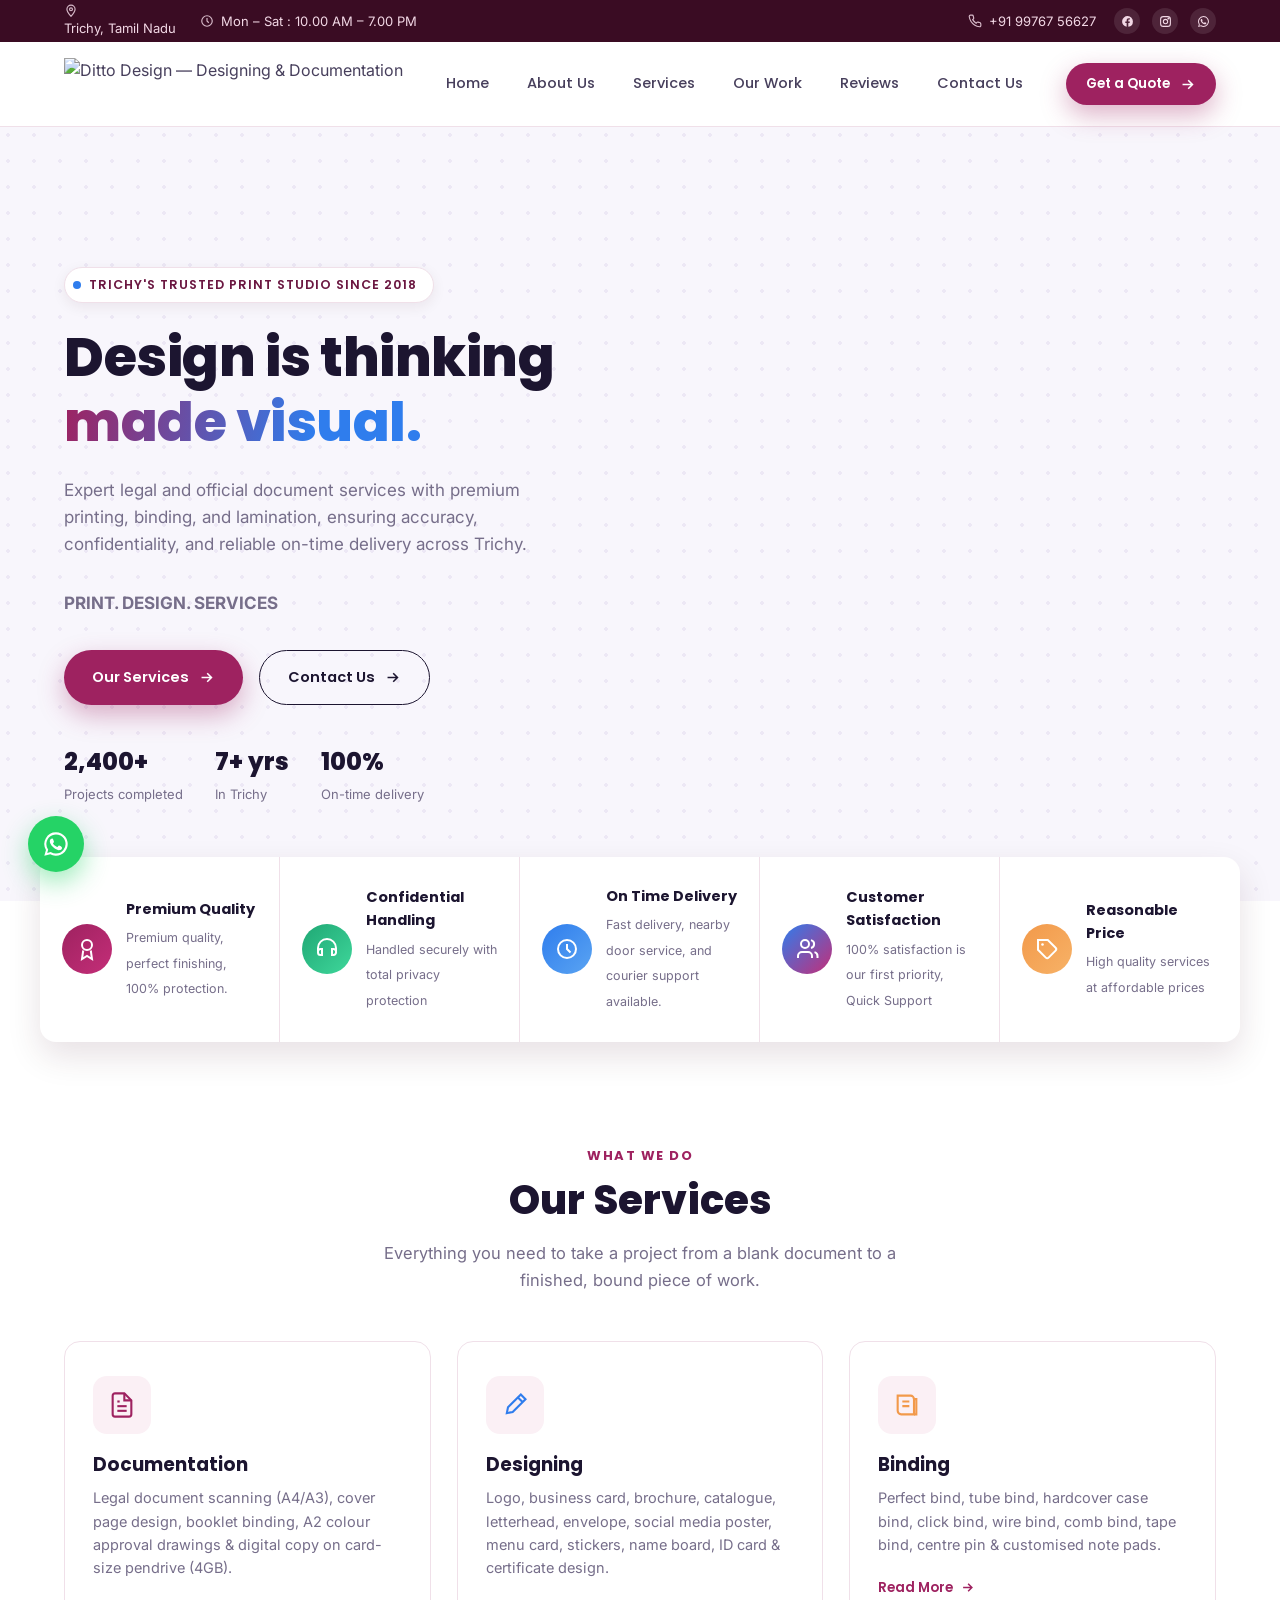
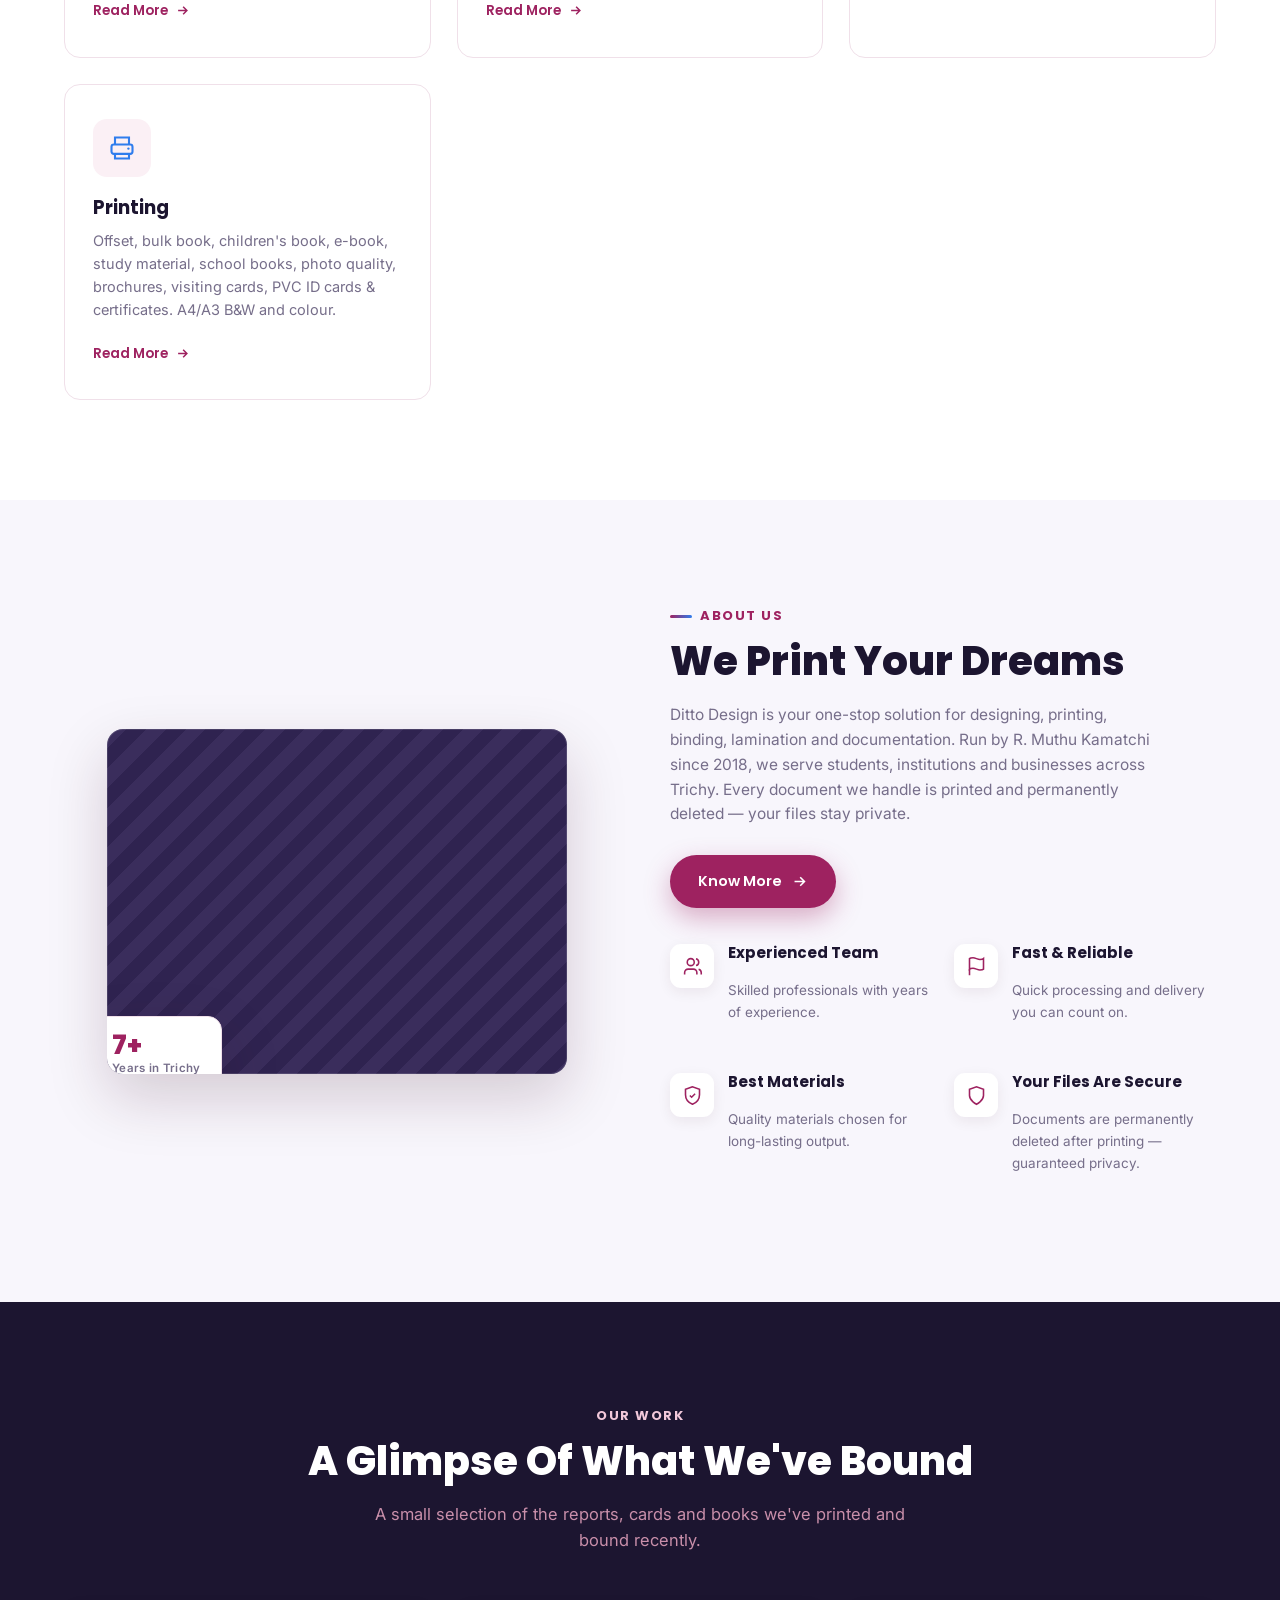
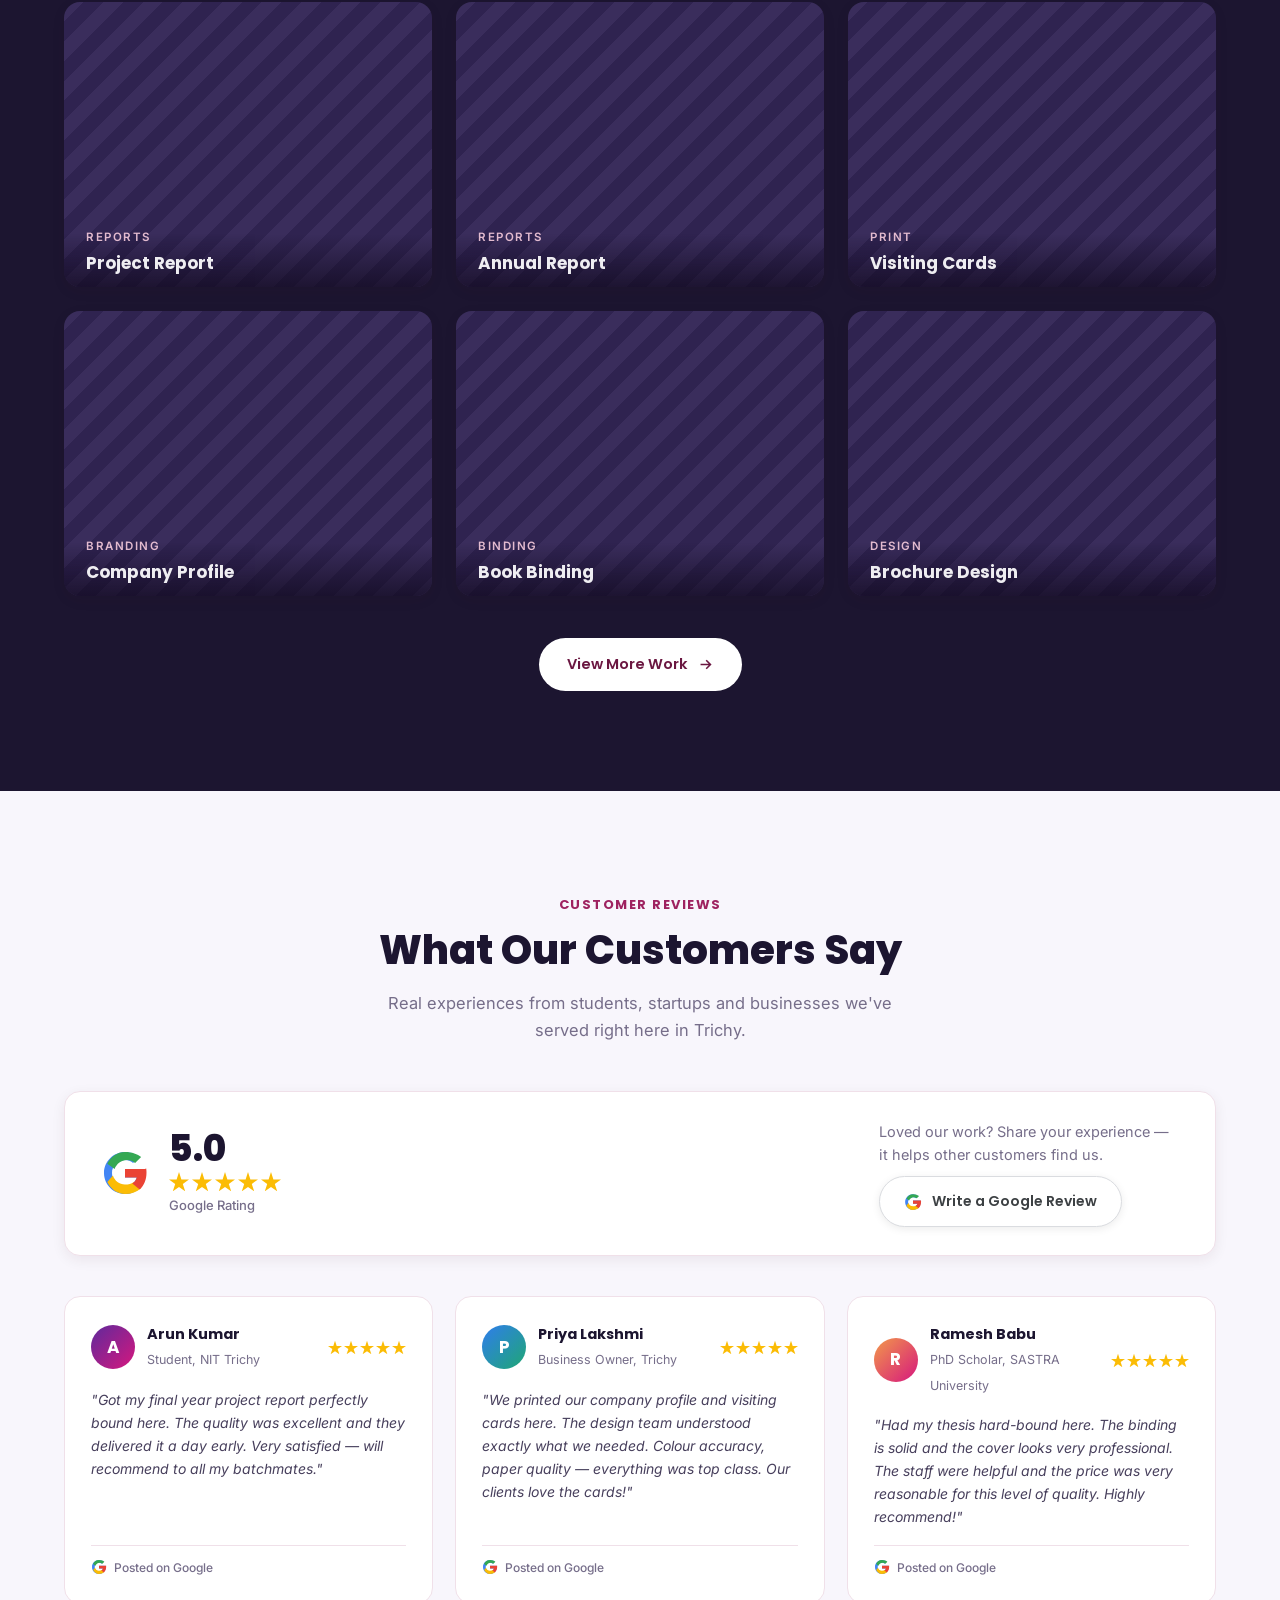
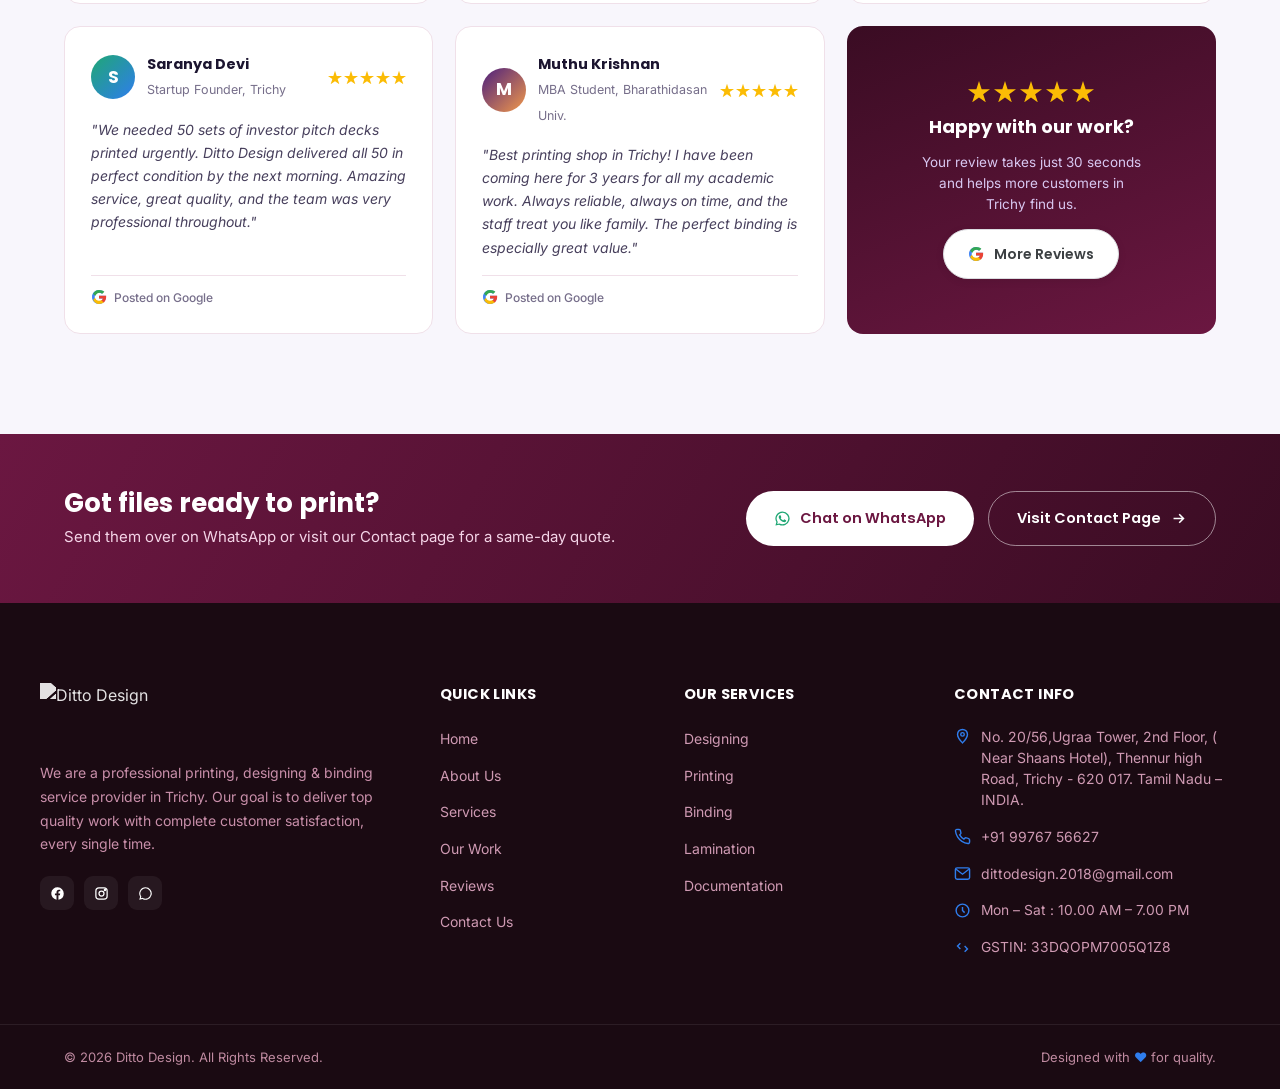
==== index.html @ f871a38f "Add files via upload" ====
<!DOCTYPE html>
<html lang="en">
<head>
<meta charset="UTF-8">
<meta name="viewport" content="width=device-width, initial-scale=1.0">
<title>Ditto Design — Print | Design | Bind | Trichy</title>
<meta name="description" content="Professional designing, printing, binding, lamination and documentation services in Trichy, Tamil Nadu. Ditto Design — since 2018. Premium quality, on-time delivery.">
<link rel="preconnect" href="https://fonts.googleapis.com">
<link rel="preconnect" href="https://fonts.gstatic.com" crossorigin>
<link href="https://fonts.googleapis.com/css2?family=Poppins:wght@500;600;700;800&family=Inter:wght@400;500;600;700&display=swap" rel="stylesheet">
<link rel="stylesheet" href="style.css">
</head>
<body>

<!-- ============ TOPBAR ============ -->
<div class="topbar">
  <div class="container">
    <div class="topbar-left">
      <div class="topbar-item">
        <a href="https://maps.app.goo.gl/Ze2u36rK3M3DH5kH7" target="_blank" rel="noopener">
       <svg viewBox="0 0 24 24" fill="none" stroke="currentColor" stroke-width="2"><path d="M12 21s7-7.4 7-12a7 7 0 1 0-14 0c0 4.6 7 12 7 12Z"/><circle cx="12" cy="9" r="2.5"/></svg><span>Trichy, Tamil Nadu</span></a>
       </div>
      <div class="topbar-item hide-mobile"><svg viewBox="0 0 24 24" fill="none" stroke="currentColor" stroke-width="2"><circle cx="12" cy="12" r="9"/><path d="M12 7v5l3 3"/></svg><span>Mon – Sat : 10.00 AM – 7.00 PM</span></div>
    </div>
    <div class="topbar-right">
      <a class="topbar-item" href="tel:+919976756627"><svg viewBox="0 0 24 24" fill="none" stroke="currentColor" stroke-width="2"><path d="M22 16.9v3a2 2 0 0 1-2.2 2 19.8 19.8 0 0 1-8.6-3.1 19.5 19.5 0 0 1-6-6A19.8 19.8 0 0 1 2.1 4.2 2 2 0 0 1 4.1 2h3a2 2 0 0 1 2 1.7c.1.9.3 1.8.6 2.7a2 2 0 0 1-.5 2.1L8 9.7a16 16 0 0 0 6 6l1.2-1.2a2 2 0 0 1 2.1-.5c.9.3 1.8.5 2.7.6a2 2 0 0 1 1.7 2.1Z"/></svg><span>+91 99767 56627</span></a>
      <div class="topbar-socials">
        <a href="https://www.facebook.com/profile.php?id=61575481477857" target="_blank" rel="noopener" aria-label="Facebook"><svg viewBox="0 0 24 24" fill="currentColor"><path d="M22 12a10 10 0 1 0-11.6 9.9v-7H7.9V12h2.5V9.8c0-2.5 1.5-3.9 3.8-3.9 1.1 0 2.2.2 2.2.2v2.4h-1.3c-1.2 0-1.6.8-1.6 1.6V12h2.8l-.4 2.9h-2.4v7A10 10 0 0 0 22 12Z"/></svg></a>
        <a href="https://www.instagram.com/dittodesign.2018?utm_source=ig_web_button_share_sheet&igsh=ZDNlZDc0MzIxNw==" target="_blank" rel="noopener" aria-label="Instagram"><svg viewBox="0 0 24 24" fill="none" stroke="currentColor" stroke-width="2"><rect x="3" y="3" width="18" height="18" rx="5"/><circle cx="12" cy="12" r="4"/><circle cx="17.5" cy="6.5" r="1"/></svg></a>
        <a href="https://wa.me/919976756627" target="_blank" rel="noopener" aria-label="WhatsApp"><svg viewBox="0 0 24 24" fill="currentColor"><path d="M12 2a10 10 0 0 0-8.6 15.1L2 22l5.1-1.3A10 10 0 1 0 12 2Zm0 18.2a8.2 8.2 0 0 1-4.2-1.1l-.3-.2-3 .8.8-2.9-.2-.3a8.2 8.2 0 1 1 6.9 3.7Zm4.5-6.1c-.2-.1-1.5-.7-1.7-.8-.2-.1-.4-.1-.6.1-.2.2-.7.8-.8 1-.2.2-.3.2-.5.1-.2-.1-1-.4-2-1.2-.7-.6-1.2-1.4-1.4-1.6-.1-.2 0-.4.1-.5l.4-.4c.1-.2.2-.3.2-.5.1-.2 0-.4 0-.5-.1-.1-.6-1.5-.8-2-.2-.5-.4-.4-.6-.4h-.5c-.2 0-.5.1-.7.3-.2.2-.9.9-.9 2.2s.9 2.6 1.1 2.8c.1.2 1.8 2.8 4.4 3.8.6.3 1.1.4 1.5.6.6.2 1.2.2 1.6.1.5-.1 1.5-.6 1.7-1.2.2-.6.2-1.1.1-1.2-.1-.1-.2-.2-.5-.3Z"/></svg></a>
      </div>
    </div>
  </div>
</div>

<!-- ============ HEADER ============ -->
<header class="site-header" id="siteHeader">
  <div class="container">
    <a href="index.html" class="logo">
      <img src="assets/logo.png" alt="Ditto Design — Designing &amp; Documentation" class="site-logo">
    </a>
    <nav class="main-nav" id="mainNav">
      <a href="index.html" class="nav-link active">Home</a>
      <a href="index.html#about" class="nav-link">About Us</a>
      <a href="index.html#services" class="nav-link">Services</a>
      <a href="work.html" class="nav-link">Our Work</a>
      <a href="index.html#reviews" class="nav-link">Reviews</a>
      <a href="contact.html" class="nav-link">Contact Us</a>
    </nav>
    <div class="header-actions">
      <a href="contact.html" class="btn btn-primary desktop-only btn-sm">Get a Quote
        <svg viewBox="0 0 24 24" fill="none" stroke="currentColor" stroke-width="2.2"><path d="M5 12h14M13 6l6 6-6 6"/></svg>
      </a>
      <button class="nav-toggle" id="navToggle" aria-label="Toggle menu" aria-expanded="false">
        <svg viewBox="0 0 24 24" fill="none" stroke="currentColor" stroke-width="2"><path d="M4 7h16M4 12h16M4 17h16"/></svg>
      </button>
    </div>
  </div>
  <div class="nav-overlay" id="navOverlay"></div>
</header>

<!-- ============ HERO ============ -->
<section class="hero" id="home">
  <div class="container">
    <div class="hero-copy">
      <span class="hero-eyebrow"><span class="dot"></span>Trichy's Trusted Print Studio Since 2018</span>
      <h1>Design is thinking<br><span class="grad">made visual.</span></h1>
      <p>Expert legal and official document services with premium printing, binding, and lamination, ensuring accuracy, confidentiality, and reliable on-time delivery across Trichy.</p>
      <p><strong><span>PRINT</span><b>.</b><span> DESIGN</span><b>.</b><span> SERVICES</span></strong></p>
      <div class="hero-ctas">
        <a href="#services" class="btn btn-primary">Our Services
          <svg viewBox="0 0 24 24" fill="none" stroke="currentColor" stroke-width="2.2"><path d="M5 12h14M13 6l6 6-6 6"/></svg>
        </a>
        <a href="contact.html" class="btn btn-outline">Contact Us
          <svg viewBox="0 0 24 24" fill="none" stroke="currentColor" stroke-width="2.2"><path d="M5 12h14M13 6l6 6-6 6"/></svg>
        </a>
      </div>
      <div class="hero-stats">
        <div class="hero-stat"><strong>2,400+</strong><span>Projects completed</span></div>
        <div class="hero-stat"><strong>7+ yrs</strong><span>In Trichy</span></div>
        <div class="hero-stat"><strong>100%</strong><span>On-time delivery</span></div>
      </div>
    </div>
  </div>
</section>

<!-- ============ FEATURE STRIP ============ -->
<div class="feature-strip-wrap">
  <div class="feature-strip reveal">
    <div class="feature-item">
      <span class="feature-icon c1"><svg viewBox="0 0 24 24" fill="none" stroke="currentColor" stroke-width="2"><circle cx="12" cy="8" r="5"/><path d="M8.2 13.5 7 22l5-3 5 3-1.2-8.5"/></svg></span>
      <span class="feature-text"><strong>Premium Quality</strong><span>Premium quality, perfect finishing, 100% protection.</span></span>
    </div>
    <div class="feature-item">
      <span class="feature-icon c5"><svg viewBox="0 0 24 24" fill="none" stroke="currentColor" stroke-width="2"><path d="M3 14v-3a9 9 0 0 1 18 0v3"/><path d="M21 15.5a2.5 2.5 0 0 1-2.5 2.5H17v-6h1.5a2.5 2.5 0 0 1 2.5 2.5v1Z"/><path d="M3 15.5A2.5 2.5 0 0 0 5.5 18H7v-6H5.5A2.5 2.5 0 0 0 3 14.5v1Z"/></svg></span>
      <span class="feature-text"><strong>Confidential Handling</strong><span>Handled securely with total privacy protection</span></span>
    </div>
    <div class="feature-item">
      <span class="feature-icon c2"><svg viewBox="0 0 24 24" fill="none" stroke="currentColor" stroke-width="2"><circle cx="12" cy="12" r="9"/><path d="M12 7v5l3.5 3.5"/></svg></span>
      <span class="feature-text"><strong>On Time Delivery</strong><span>Fast delivery, nearby door service, and courier support available.</span></span>
    </div>
    <div class="feature-item">
      <span class="feature-icon c3"><svg viewBox="0 0 24 24" fill="none" stroke="currentColor" stroke-width="2"><path d="M17 21v-2a4 4 0 0 0-4-4H7a4 4 0 0 0-4 4v2"/><circle cx="10" cy="7" r="4"/><path d="M22.5 21v-2a4 4 0 0 0-3-3.9"/><path d="M16 3.1a4 4 0 0 1 0 7.8"/></svg></span>
      <span class="feature-text"><strong>Customer Satisfaction</strong><span>100% satisfaction is our first priority, Quick Support</span></span>
    </div>
    <div class="feature-item">
      <span class="feature-icon c4"><svg viewBox="0 0 24 24" fill="none" stroke="currentColor" stroke-width="2"><path d="m20.6 13.6-7 7a2 2 0 0 1-2.8 0L3 12.8V3h9.8l7.8 7.8a2 2 0 0 1 0 2.8Z"/><circle cx="7.5" cy="7.5" r="1.3" fill="currentColor" stroke="none"/></svg></span>
      <span class="feature-text"><strong>Reasonable Price</strong><span>High quality services at affordable prices<br></span></span>
    </div>
  </div>
</div>

<!-- ============ SERVICES ============ -->
<section class="section" id="services">
  <div class="container">
    <div class="section-head center reveal">
      <span class="eyebrow">What We Do</span>
      <h2 class="section-title">Our Services</h2>
      <p class="section-sub">Everything you need to take a project from a blank document to a finished, bound piece of work.</p>
    </div>
    <div class="services-grid reveal-stagger">
      <div class="service-card">
        <span class="service-icon"><svg viewBox="0 0 24 24" fill="none" stroke="currentColor" stroke-width="1.8"><path d="M14 2H6a2 2 0 0 0-2 2v16a2 2 0 0 0 2 2h12a2 2 0 0 0 2-2V8Z"/><polyline points="14 2 14 8 20 8"/><line x1="16" y1="13" x2="8" y2="13"/><line x1="16" y1="17" x2="8" y2="17"/><polyline points="10 9 9 9 8 9"/></svg></span>
        <h3>Documentation</h3>
        <p>Legal document scanning (A4/A3), cover page design, booklet binding, A2 colour approval drawings &amp; digital copy on card-size pendrive (4GB).</p>
        <a href="services/document-services.html" class="service-link">Read More <svg viewBox="0 0 24 24" fill="none" stroke="currentColor" stroke-width="2.4"><path d="M5 12h14M13 6l6 6-6 6"/></svg></a>
      </div>
      <div class="service-card">
        <span class="service-icon"><svg viewBox="0 0 24 24" fill="none" stroke="currentColor" stroke-width="1.8"><path d="m17 3 4 4-11 11-5 1 1-5Z"/><path d="m14.5 5.5 4 4"/></svg></span>
        <h3>Designing</h3>
        <p>Logo, business card, brochure, catalogue, letterhead, envelope, social media poster, menu card, stickers, name board, ID card &amp; certificate design.</p>
        <a href="services/designing.html" class="service-link">Read More <svg viewBox="0 0 24 24" fill="none" stroke="currentColor" stroke-width="2.4"><path d="M5 12h14M13 6l6 6-6 6"/></svg></a>
      </div>
      <div class="service-card">
        <span class="service-icon"><svg viewBox="0 0 24 24" fill="none" stroke="currentColor" stroke-width="1.8"><path d="M4 4h11a3 3 0 0 1 3 3v13H7a3 3 0 0 1-3-3V4Z"/><path d="M18 7h2v13h-2"/><path d="M8 9h6M8 13h6"/></svg></span>
        <h3>Binding</h3>
        <p>Perfect bind, tube bind, hardcover case bind, click bind, wire bind, comb bind, tape bind, centre pin &amp; customised note pads.</p>
        <a href="services/perfect-binding.html" class="service-link">Read More <svg viewBox="0 0 24 24" fill="none" stroke="currentColor" stroke-width="2.4"><path d="M5 12h14M13 6l6 6-6 6"/></svg></a>
      </div>
      <div class="service-card">
        <span class="service-icon"><svg viewBox="0 0 24 24" fill="none" stroke="currentColor" stroke-width="1.8"><path d="M6 9V3h12v6"/><rect x="3" y="9" width="18" height="8" rx="2"/><path d="M6 17v4h12v-4"/><circle cx="17.5" cy="12.5" r="1" fill="currentColor" stroke="none"/></svg></span>
        <h3>Printing</h3>
        <p>Offset, bulk book, children's book, e-book, study material, school books, photo quality, brochures, visiting cards, PVC ID cards &amp; certificates. A4/A3 B&amp;W and colour.</p>
        <a href="services/printing-services.html" class="service-link">Read More <svg viewBox="0 0 24 24" fill="none" stroke="currentColor" stroke-width="2.4"><path d="M5 12h14M13 6l6 6-6 6"/></svg></a>
      </div>
      

      
    </div>
  </div>
</section>

<!-- ============ ABOUT ============ -->
<section class="section about-section" id="about">
  <div class="container about-grid">
    <div class="about-visual reveal">
      <div class="about-photo-frame">
        <img src="assets/services/branding-mockup.jpg" alt="Ditto Design branded stationery — letterhead, A5 spiral notepad, tri-fold brochure, business card, envelope and badge laid out together" loading="lazy" onerror="this.closest('.about-photo-frame').classList.add('img-missing')">
        <div class="about-photo-badge">
          <strong>7+</strong>
          <span>Years in Trichy</span>
        </div>
      </div>
    </div>
    <div class="about-copy reveal">
      <span class="eyebrow">About Us</span>
      <h2 class="section-title">We Print Your Dreams</h2>
      <p>Ditto Design is your one-stop solution for designing, printing, binding, lamination and documentation. Run by R. Muthu Kamatchi since 2018, we serve students, institutions and businesses across Trichy. Every document we handle is printed and permanently deleted — your files stay private.</p>
      <a href="contact.html" class="btn btn-primary">Know More
        <svg viewBox="0 0 24 24" fill="none" stroke="currentColor" stroke-width="2.2"><path d="M5 12h14M13 6l6 6-6 6"/></svg>
      </a>
      <div class="why-grid">
        <div class="why-item">
          <span class="why-icon"><svg viewBox="0 0 24 24" fill="none" stroke="currentColor" stroke-width="1.8"><path d="M17 21v-2a4 4 0 0 0-4-4H7a4 4 0 0 0-4 4v2"/><circle cx="10" cy="7" r="4"/><path d="M22 21v-2a4 4 0 0 0-3-3.9"/><path d="M16 3.1a4 4 0 0 1 0 7.8"/></svg></span>
          <span><h4>Experienced Team</h4><p>Skilled professionals with years of experience.</p></span>
        </div>
        <div class="why-item">
          <span class="why-icon"><svg viewBox="0 0 24 24" fill="none" stroke="currentColor" stroke-width="1.8"><path d="M4 15s1-1 4-1 5 2 8 2 4-1 4-1V3s-1 1-4 1-5-2-8-2-4 1-4 1Z"/><path d="M4 22V15"/></svg></span>
          <span><h4>Fast &amp; Reliable</h4><p>Quick processing and delivery you can count on.</p></span>
        </div>
        <div class="why-item">
          <span class="why-icon"><svg viewBox="0 0 24 24" fill="none" stroke="currentColor" stroke-width="1.8"><path d="M12 2 4 5v6c0 5 3.4 9 8 11 4.6-2 8-6 8-11V5Z"/><path d="m9 12 2 2 4-4"/></svg></span>
          <span><h4>Best Materials</h4><p>Quality materials chosen for long-lasting output.</p></span>
        </div>
        <div class="why-item">
          <span class="why-icon"><svg viewBox="0 0 24 24" fill="none" stroke="currentColor" stroke-width="1.8"><path d="M12 22s8-4 8-10V5l-8-3-8 3v7c0 6 8 10 8 10z"/></svg></span>
          <span><h4>Your Files Are Secure</h4><p>Documents are permanently deleted after printing — guaranteed privacy.</p></span>
        </div>
      </div>
    </div>
  </div>
</section>

<!-- ============ OUR WORK ============ -->
<section class="section" id="work" style="background:var(--ink-900);">
  <div class="container">
    <div class="section-head center reveal">
      <span class="eyebrow" style="color:#F2C8DA;">Our Work</span>
      <h2 class="section-title" style="color:#fff;">A Glimpse Of What We've Bound</h2>
      <p class="section-sub" style="color:#C98FAA;">A small selection of the reports, cards and books we've printed and bound recently.</p>
    </div>
    <div class="work-grid reveal-stagger">
      <a href="work.html" class="work-card">
        <img class="work-photo" src="assets/work/poster-business.jpg" alt="Spiral-bound project report" loading="lazy" onerror="this.closest('.work-card').classList.add('img-missing')">
        <div class="work-overlay"><span>Reports</span><h4>Project Report</h4></div>
      </a>
      <a href="work.html" class="work-card">
        <img class="work-photo" src="assets/work/32.jpg" alt="Hardbound annual report" loading="lazy" onerror="this.closest('.work-card').classList.add('img-missing')">
        <div class="work-overlay"><span>Reports</span><h4>Annual Report</h4></div>
      </a>
      <a href="work.html" class="work-card">
        <img class="work-photo" src="assets/work/26.jpg" alt="Printed visiting cards" loading="lazy" onerror="this.closest('.work-card').classList.add('img-missing')">
        <div class="work-overlay"><span>Print</span><h4>Visiting Cards</h4></div>
      </a>
      <a href="work.html" class="work-card">
        <img class="work-photo" src="assets/work/poster-child.jpg" alt="Company profile booklet" loading="lazy" onerror="this.closest('.work-card').classList.add('img-missing')">
        <div class="work-overlay"><span>Branding</span><h4>Company Profile</h4></div>
      </a>
      <a href="work.html" class="work-card">
        <img class="work-photo" src="assets/work/1.png" alt="Stack of bound books" loading="lazy" onerror="this.closest('.work-card').classList.add('img-missing')">
        <div class="work-overlay"><span>Binding</span><h4>Book Binding</h4></div>
      </a>
      <a href="work.html" class="work-card">
        <img class="work-photo" src="assets/work/brochure-design.jpg" alt="Brochure design layout" loading="lazy" onerror="this.closest('.work-card').classList.add('img-missing')">
        <div class="work-overlay"><span>Design</span><h4>Brochure Design</h4></div>
      </a>
    </div>
    <div class="work-foot reveal">
      <a href="work.html" class="btn btn-light">View More Work
        <svg viewBox="0 0 24 24" fill="none" stroke="currentColor" stroke-width="2.2"><path d="M5 12h14M13 6l6 6-6 6"/></svg>
      </a>
    </div>
  </div>
</section>

<!-- ============ GOOGLE REVIEWS ============ -->
<section class="section reviews-section" id="reviews">
  <div class="container">
    <div class="section-head center reveal">
      <span class="eyebrow">Customer Reviews</span>
      <h2 class="section-title">What Our Customers Say</h2>
      <p class="section-sub">Real experiences from students, startups and businesses we've served right here in Trichy.</p>
    </div>

    <!-- Google Rating Banner -->
    <div class="google-rating-banner reveal">
      <div class="grb-left">
        <svg class="google-g" viewBox="0 0 48 48" xmlns="http://www.w3.org/2000/svg">
          <path fill="#4285F4" d="M44.5 20H24v8.5h11.8C34.2 33.6 29.7 37 24 37c-7.2 0-13-5.8-13-13s5.8-13 13-13c3.1 0 6 1.1 8.1 3l6-6C34.8 5.3 29.7 3 24 3 12.4 3 3 12.4 3 24s9.4 21 21 21c11 0 20.5-8 20.5-21 0-1.4-.1-2.7-.3-4l-.7 0Z"/>
          <path fill="#34A853" d="M6.3 14.7 13.6 20c1.9-5.2 6.9-9 12.4-9 3.1 0 6 1.1 8.1 3l6-6C36.8 5.3 30.7 3 24 3 16.3 3 9.7 7.9 6.3 14.7Z"/>
          <path fill="#FBBC05" d="M24 45c6.5 0 11.9-2.1 15.9-5.8l-7.4-6c-2.1 1.5-4.9 2.4-8.5 2.4-5.6 0-10.4-3.8-12.1-9L6.3 33c3.4 7 10 12 17.7 12Z"/>
          <path fill="#EA4335" d="M44.5 20H24v8.5h11.8c-.8 2.5-2.4 4.6-4.5 6.1l7.4 6c4.3-4 6.8-9.9 6.8-17.1 0-1.4-.1-2.7-.3-4l-.7 0Z"/>
        </svg>
        <div class="grb-score">
          <span class="grb-number">5.0</span>
          <div class="grb-stars">
            <svg viewBox="0 0 20 20" fill="#FBBC05"><path d="M10 1l2.4 7.4H20l-6.2 4.5 2.4 7.4L10 16l-6.2 4.3 2.4-7.4L0 8.4h7.6z"/></svg>
            <svg viewBox="0 0 20 20" fill="#FBBC05"><path d="M10 1l2.4 7.4H20l-6.2 4.5 2.4 7.4L10 16l-6.2 4.3 2.4-7.4L0 8.4h7.6z"/></svg>
            <svg viewBox="0 0 20 20" fill="#FBBC05"><path d="M10 1l2.4 7.4H20l-6.2 4.5 2.4 7.4L10 16l-6.2 4.3 2.4-7.4L0 8.4h7.6z"/></svg>
            <svg viewBox="0 0 20 20" fill="#FBBC05"><path d="M10 1l2.4 7.4H20l-6.2 4.5 2.4 7.4L10 16l-6.2 4.3 2.4-7.4L0 8.4h7.6z"/></svg>
            <svg viewBox="0 0 20 20" fill="#FBBC05"><path d="M10 1l2.4 7.4H20l-6.2 4.5 2.4 7.4L10 16l-6.2 4.3 2.4-7.4L0 8.4h7.6z"/></svg>
          </div>
          <span class="grb-label">Google Rating</span>
        </div>
      </div>
      <div class="grb-right">
        <p>Loved our work? Share your experience — it helps other customers find us.</p>
        <a href="https://www.google.com/search?sca_esv=91ce793e17c03810&sxsrf=APpeQnvD7p_Wu4EBQt2NaY7oyKdOJa3MCw:1783312501886&si=APenkKm7iecQ4G6P-TsbSMFKIQtv3EFIqRAFw-i8uEbk55Z-_4XOvIr0erJgRU0CUspc0vb9L2pA_D1zkmgQ0NGs2AZGy4TPc0oZfFf0RX_v145HO7UuCEAp4ET3mHwo6eVJtaZyTFC8N_FexVZxYTrw7Z27POERPA%3D%3D&q=Ditto+Designing+%26+Documentation+Reviews&sa=X&ved=2ahUKEwjU4srhnL2VAxWTcmwGHW9YO7EQ0bkNegQIJBAF&biw=735&bih=836&dpr=2#lrd=0x3baaf5e5408ccb1d:0xb0b260764f105fc8,3,,,," target="_blank" rel="noopener" class="btn btn-google">
          <svg viewBox="0 0 48 48" xmlns="http://www.w3.org/2000/svg" style="width:18px;height:18px;flex-shrink:0">
            <path fill="#4285F4" d="M44.5 20H24v8.5h11.8C34.2 33.6 29.7 37 24 37c-7.2 0-13-5.8-13-13s5.8-13 13-13c3.1 0 6 1.1 8.1 3l6-6C34.8 5.3 29.7 3 24 3 12.4 3 3 12.4 3 24s9.4 21 21 21c11 0 20.5-8 20.5-21 0-1.4-.1-2.7-.3-4Z"/>
            <path fill="#34A853" d="M6.3 14.7 13.6 20c1.9-5.2 6.9-9 12.4-9 3.1 0 6 1.1 8.1 3l6-6C36.8 5.3 30.7 3 24 3 16.3 3 9.7 7.9 6.3 14.7Z"/>
            <path fill="#FBBC05" d="M24 45c6.5 0 11.9-2.1 15.9-5.8l-7.4-6c-2.1 1.5-4.9 2.4-8.5 2.4-5.6 0-10.4-3.8-12.1-9L6.3 33c3.4 7 10 12 17.7 12Z"/>
            <path fill="#EA4335" d="M44.5 20H24v8.5h11.8c-.8 2.5-2.4 4.6-4.5 6.1l7.4 6c4.3-4 6.8-9.9 6.8-17.1 0-1.4-.1-2.7-.3-4Z"/>
          </svg>
          Write a Google Review
        </a>
      </div>
    </div>

    <!-- Review Cards -->
    <div class="reviews-grid reveal-stagger">

      <div class="review-card">
        <div class="review-header">
          <div class="reviewer-avatar" style="background:linear-gradient(135deg,#5E2A9C,#D6177E)">A</div>
          <div class="reviewer-info">
            <strong>Arun Kumar</strong>
            <span>Student, NIT Trichy</span>
          </div>
          <div class="review-stars">
            <svg viewBox="0 0 20 20" fill="#FBBC05"><path d="M10 1l2.4 7.4H20l-6.2 4.5 2.4 7.4L10 16l-6.2 4.3 2.4-7.4L0 8.4h7.6z"/></svg>
            <svg viewBox="0 0 20 20" fill="#FBBC05"><path d="M10 1l2.4 7.4H20l-6.2 4.5 2.4 7.4L10 16l-6.2 4.3 2.4-7.4L0 8.4h7.6z"/></svg>
            <svg viewBox="0 0 20 20" fill="#FBBC05"><path d="M10 1l2.4 7.4H20l-6.2 4.5 2.4 7.4L10 16l-6.2 4.3 2.4-7.4L0 8.4h7.6z"/></svg>
            <svg viewBox="0 0 20 20" fill="#FBBC05"><path d="M10 1l2.4 7.4H20l-6.2 4.5 2.4 7.4L10 16l-6.2 4.3 2.4-7.4L0 8.4h7.6z"/></svg>
            <svg viewBox="0 0 20 20" fill="#FBBC05"><path d="M10 1l2.4 7.4H20l-6.2 4.5 2.4 7.4L10 16l-6.2 4.3 2.4-7.4L0 8.4h7.6z"/></svg>
          </div>
        </div>
        <p class="review-text">"Got my final year project report perfectly bound here. The quality was excellent and they delivered it a day early. Very satisfied — will recommend to all my batchmates."</p>
        <div class="review-footer">
          <svg viewBox="0 0 48 48" xmlns="http://www.w3.org/2000/svg" style="width:16px;height:16px;flex-shrink:0"><path fill="#4285F4" d="M44.5 20H24v8.5h11.8C34.2 33.6 29.7 37 24 37c-7.2 0-13-5.8-13-13s5.8-13 13-13c3.1 0 6 1.1 8.1 3l6-6C34.8 5.3 29.7 3 24 3 12.4 3 3 12.4 3 24s9.4 21 21 21c11 0 20.5-8 20.5-21 0-1.4-.1-2.7-.3-4Z"/><path fill="#34A853" d="M6.3 14.7 13.6 20c1.9-5.2 6.9-9 12.4-9 3.1 0 6 1.1 8.1 3l6-6C36.8 5.3 30.7 3 24 3 16.3 3 9.7 7.9 6.3 14.7Z"/><path fill="#FBBC05" d="M24 45c6.5 0 11.9-2.1 15.9-5.8l-7.4-6c-2.1 1.5-4.9 2.4-8.5 2.4-5.6 0-10.4-3.8-12.1-9L6.3 33c3.4 7 10 12 17.7 12Z"/><path fill="#EA4335" d="M44.5 20H24v8.5h11.8c-.8 2.5-2.4 4.6-4.5 6.1l7.4 6c4.3-4 6.8-9.9 6.8-17.1 0-1.4-.1-2.7-.3-4Z"/></svg>
          <span>Posted on Google</span>
        </div>
      </div>

      <div class="review-card">
        <div class="review-header">
          <div class="reviewer-avatar" style="background:linear-gradient(135deg,#2F7DED,#1FA774)">P</div>
          <div class="reviewer-info">
            <strong>Priya Lakshmi</strong>
            <span>Business Owner, Trichy</span>
          </div>
          <div class="review-stars">
            <svg viewBox="0 0 20 20" fill="#FBBC05"><path d="M10 1l2.4 7.4H20l-6.2 4.5 2.4 7.4L10 16l-6.2 4.3 2.4-7.4L0 8.4h7.6z"/></svg>
            <svg viewBox="0 0 20 20" fill="#FBBC05"><path d="M10 1l2.4 7.4H20l-6.2 4.5 2.4 7.4L10 16l-6.2 4.3 2.4-7.4L0 8.4h7.6z"/></svg>
            <svg viewBox="0 0 20 20" fill="#FBBC05"><path d="M10 1l2.4 7.4H20l-6.2 4.5 2.4 7.4L10 16l-6.2 4.3 2.4-7.4L0 8.4h7.6z"/></svg>
            <svg viewBox="0 0 20 20" fill="#FBBC05"><path d="M10 1l2.4 7.4H20l-6.2 4.5 2.4 7.4L10 16l-6.2 4.3 2.4-7.4L0 8.4h7.6z"/></svg>
            <svg viewBox="0 0 20 20" fill="#FBBC05"><path d="M10 1l2.4 7.4H20l-6.2 4.5 2.4 7.4L10 16l-6.2 4.3 2.4-7.4L0 8.4h7.6z"/></svg>
          </div>
        </div>
        <p class="review-text">"We printed our company profile and visiting cards here. The design team understood exactly what we needed. Colour accuracy, paper quality — everything was top class. Our clients love the cards!"</p>
        <div class="review-footer">
          <svg viewBox="0 0 48 48" xmlns="http://www.w3.org/2000/svg" style="width:16px;height:16px;flex-shrink:0"><path fill="#4285F4" d="M44.5 20H24v8.5h11.8C34.2 33.6 29.7 37 24 37c-7.2 0-13-5.8-13-13s5.8-13 13-13c3.1 0 6 1.1 8.1 3l6-6C34.8 5.3 29.7 3 24 3 12.4 3 3 12.4 3 24s9.4 21 21 21c11 0 20.5-8 20.5-21 0-1.4-.1-2.7-.3-4Z"/><path fill="#34A853" d="M6.3 14.7 13.6 20c1.9-5.2 6.9-9 12.4-9 3.1 0 6 1.1 8.1 3l6-6C36.8 5.3 30.7 3 24 3 16.3 3 9.7 7.9 6.3 14.7Z"/><path fill="#FBBC05" d="M24 45c6.5 0 11.9-2.1 15.9-5.8l-7.4-6c-2.1 1.5-4.9 2.4-8.5 2.4-5.6 0-10.4-3.8-12.1-9L6.3 33c3.4 7 10 12 17.7 12Z"/><path fill="#EA4335" d="M44.5 20H24v8.5h11.8c-.8 2.5-2.4 4.6-4.5 6.1l7.4 6c4.3-4 6.8-9.9 6.8-17.1 0-1.4-.1-2.7-.3-4Z"/></svg>
          <span>Posted on Google</span>
        </div>
      </div>

      <div class="review-card">
        <div class="review-header">
          <div class="reviewer-avatar" style="background:linear-gradient(135deg,#F2994A,#D6177E)">R</div>
          <div class="reviewer-info">
            <strong>Ramesh Babu</strong>
            <span>PhD Scholar, SASTRA University</span>
          </div>
          <div class="review-stars">
            <svg viewBox="0 0 20 20" fill="#FBBC05"><path d="M10 1l2.4 7.4H20l-6.2 4.5 2.4 7.4L10 16l-6.2 4.3 2.4-7.4L0 8.4h7.6z"/></svg>
            <svg viewBox="0 0 20 20" fill="#FBBC05"><path d="M10 1l2.4 7.4H20l-6.2 4.5 2.4 7.4L10 16l-6.2 4.3 2.4-7.4L0 8.4h7.6z"/></svg>
            <svg viewBox="0 0 20 20" fill="#FBBC05"><path d="M10 1l2.4 7.4H20l-6.2 4.5 2.4 7.4L10 16l-6.2 4.3 2.4-7.4L0 8.4h7.6z"/></svg>
            <svg viewBox="0 0 20 20" fill="#FBBC05"><path d="M10 1l2.4 7.4H20l-6.2 4.5 2.4 7.4L10 16l-6.2 4.3 2.4-7.4L0 8.4h7.6z"/></svg>
            <svg viewBox="0 0 20 20" fill="#FBBC05"><path d="M10 1l2.4 7.4H20l-6.2 4.5 2.4 7.4L10 16l-6.2 4.3 2.4-7.4L0 8.4h7.6z"/></svg>
          </div>
        </div>
        <p class="review-text">"Had my thesis hard-bound here. The binding is solid and the cover looks very professional. The staff were helpful and the price was very reasonable for this level of quality. Highly recommend!"</p>
        <div class="review-footer">
          <svg viewBox="0 0 48 48" xmlns="http://www.w3.org/2000/svg" style="width:16px;height:16px;flex-shrink:0"><path fill="#4285F4" d="M44.5 20H24v8.5h11.8C34.2 33.6 29.7 37 24 37c-7.2 0-13-5.8-13-13s5.8-13 13-13c3.1 0 6 1.1 8.1 3l6-6C34.8 5.3 29.7 3 24 3 12.4 3 3 12.4 3 24s9.4 21 21 21c11 0 20.5-8 20.5-21 0-1.4-.1-2.7-.3-4Z"/><path fill="#34A853" d="M6.3 14.7 13.6 20c1.9-5.2 6.9-9 12.4-9 3.1 0 6 1.1 8.1 3l6-6C36.8 5.3 30.7 3 24 3 16.3 3 9.7 7.9 6.3 14.7Z"/><path fill="#FBBC05" d="M24 45c6.5 0 11.9-2.1 15.9-5.8l-7.4-6c-2.1 1.5-4.9 2.4-8.5 2.4-5.6 0-10.4-3.8-12.1-9L6.3 33c3.4 7 10 12 17.7 12Z"/><path fill="#EA4335" d="M44.5 20H24v8.5h11.8c-.8 2.5-2.4 4.6-4.5 6.1l7.4 6c4.3-4 6.8-9.9 6.8-17.1 0-1.4-.1-2.7-.3-4Z"/></svg>
          <span>Posted on Google</span>
        </div>
      </div>

      <div class="review-card">
        <div class="review-header">
          <div class="reviewer-avatar" style="background:linear-gradient(135deg,#1FA774,#2F7DED)">S</div>
          <div class="reviewer-info">
            <strong>Saranya Devi</strong>
            <span>Startup Founder, Trichy</span>
          </div>
          <div class="review-stars">
            <svg viewBox="0 0 20 20" fill="#FBBC05"><path d="M10 1l2.4 7.4H20l-6.2 4.5 2.4 7.4L10 16l-6.2 4.3 2.4-7.4L0 8.4h7.6z"/></svg>
            <svg viewBox="0 0 20 20" fill="#FBBC05"><path d="M10 1l2.4 7.4H20l-6.2 4.5 2.4 7.4L10 16l-6.2 4.3 2.4-7.4L0 8.4h7.6z"/></svg>
            <svg viewBox="0 0 20 20" fill="#FBBC05"><path d="M10 1l2.4 7.4H20l-6.2 4.5 2.4 7.4L10 16l-6.2 4.3 2.4-7.4L0 8.4h7.6z"/></svg>
            <svg viewBox="0 0 20 20" fill="#FBBC05"><path d="M10 1l2.4 7.4H20l-6.2 4.5 2.4 7.4L10 16l-6.2 4.3 2.4-7.4L0 8.4h7.6z"/></svg>
            <svg viewBox="0 0 20 20" fill="#FBBC05"><path d="M10 1l2.4 7.4H20l-6.2 4.5 2.4 7.4L10 16l-6.2 4.3 2.4-7.4L0 8.4h7.6z"/></svg>
          </div>
        </div>
        <p class="review-text">"We needed 50 sets of investor pitch decks printed urgently. Ditto Design delivered all 50 in perfect condition by the next morning. Amazing service, great quality, and the team was very professional throughout."</p>
        <div class="review-footer">
          <svg viewBox="0 0 48 48" xmlns="http://www.w3.org/2000/svg" style="width:16px;height:16px;flex-shrink:0"><path fill="#4285F4" d="M44.5 20H24v8.5h11.8C34.2 33.6 29.7 37 24 37c-7.2 0-13-5.8-13-13s5.8-13 13-13c3.1 0 6 1.1 8.1 3l6-6C34.8 5.3 29.7 3 24 3 12.4 3 3 12.4 3 24s9.4 21 21 21c11 0 20.5-8 20.5-21 0-1.4-.1-2.7-.3-4Z"/><path fill="#34A853" d="M6.3 14.7 13.6 20c1.9-5.2 6.9-9 12.4-9 3.1 0 6 1.1 8.1 3l6-6C36.8 5.3 30.7 3 24 3 16.3 3 9.7 7.9 6.3 14.7Z"/><path fill="#FBBC05" d="M24 45c6.5 0 11.9-2.1 15.9-5.8l-7.4-6c-2.1 1.5-4.9 2.4-8.5 2.4-5.6 0-10.4-3.8-12.1-9L6.3 33c3.4 7 10 12 17.7 12Z"/><path fill="#EA4335" d="M44.5 20H24v8.5h11.8c-.8 2.5-2.4 4.6-4.5 6.1l7.4 6c4.3-4 6.8-9.9 6.8-17.1 0-1.4-.1-2.7-.3-4Z"/></svg>
          <span>Posted on Google</span>
        </div>
      </div>

      <div class="review-card">
        <div class="review-header">
          <div class="reviewer-avatar" style="background:linear-gradient(135deg,#4B1F7E,#F2994A)">M</div>
          <div class="reviewer-info">
            <strong>Muthu Krishnan</strong>
            <span>MBA Student, Bharathidasan Univ.</span>
          </div>
          <div class="review-stars">
            <svg viewBox="0 0 20 20" fill="#FBBC05"><path d="M10 1l2.4 7.4H20l-6.2 4.5 2.4 7.4L10 16l-6.2 4.3 2.4-7.4L0 8.4h7.6z"/></svg>
            <svg viewBox="0 0 20 20" fill="#FBBC05"><path d="M10 1l2.4 7.4H20l-6.2 4.5 2.4 7.4L10 16l-6.2 4.3 2.4-7.4L0 8.4h7.6z"/></svg>
            <svg viewBox="0 0 20 20" fill="#FBBC05"><path d="M10 1l2.4 7.4H20l-6.2 4.5 2.4 7.4L10 16l-6.2 4.3 2.4-7.4L0 8.4h7.6z"/></svg>
            <svg viewBox="0 0 20 20" fill="#FBBC05"><path d="M10 1l2.4 7.4H20l-6.2 4.5 2.4 7.4L10 16l-6.2 4.3 2.4-7.4L0 8.4h7.6z"/></svg>
            <svg viewBox="0 0 20 20" fill="#FBBC05"><path d="M10 1l2.4 7.4H20l-6.2 4.5 2.4 7.4L10 16l-6.2 4.3 2.4-7.4L0 8.4h7.6z"/></svg>
          </div>
        </div>
        <p class="review-text">"Best printing shop in Trichy! I have been coming here for 3 years for all my academic work. Always reliable, always on time, and the staff treat you like family. The perfect binding is especially great value."</p>
        <div class="review-footer">
          <svg viewBox="0 0 48 48" xmlns="http://www.w3.org/2000/svg" style="width:16px;height:16px;flex-shrink:0"><path fill="#4285F4" d="M44.5 20H24v8.5h11.8C34.2 33.6 29.7 37 24 37c-7.2 0-13-5.8-13-13s5.8-13 13-13c3.1 0 6 1.1 8.1 3l6-6C34.8 5.3 29.7 3 24 3 12.4 3 3 12.4 3 24s9.4 21 21 21c11 0 20.5-8 20.5-21 0-1.4-.1-2.7-.3-4Z"/><path fill="#34A853" d="M6.3 14.7 13.6 20c1.9-5.2 6.9-9 12.4-9 3.1 0 6 1.1 8.1 3l6-6C36.8 5.3 30.7 3 24 3 16.3 3 9.7 7.9 6.3 14.7Z"/><path fill="#FBBC05" d="M24 45c6.5 0 11.9-2.1 15.9-5.8l-7.4-6c-2.1 1.5-4.9 2.4-8.5 2.4-5.6 0-10.4-3.8-12.1-9L6.3 33c3.4 7 10 12 17.7 12Z"/><path fill="#EA4335" d="M44.5 20H24v8.5h11.8c-.8 2.5-2.4 4.6-4.5 6.1l7.4 6c4.3-4 6.8-9.9 6.8-17.1 0-1.4-.1-2.7-.3-4Z"/></svg>
          <span>Posted on Google</span>
        </div>
      </div>

      <div class="review-card review-card-cta">
        <div class="review-cta-inner">
          <div class="review-cta-stars">
            <svg viewBox="0 0 20 20" fill="#FBBC05"><path d="M10 1l2.4 7.4H20l-6.2 4.5 2.4 7.4L10 16l-6.2 4.3 2.4-7.4L0 8.4h7.6z"/></svg>
            <svg viewBox="0 0 20 20" fill="#FBBC05"><path d="M10 1l2.4 7.4H20l-6.2 4.5 2.4 7.4L10 16l-6.2 4.3 2.4-7.4L0 8.4h7.6z"/></svg>
            <svg viewBox="0 0 20 20" fill="#FBBC05"><path d="M10 1l2.4 7.4H20l-6.2 4.5 2.4 7.4L10 16l-6.2 4.3 2.4-7.4L0 8.4h7.6z"/></svg>
            <svg viewBox="0 0 20 20" fill="#FBBC05"><path d="M10 1l2.4 7.4H20l-6.2 4.5 2.4 7.4L10 16l-6.2 4.3 2.4-7.4L0 8.4h7.6z"/></svg>
            <svg viewBox="0 0 20 20" fill="#FBBC05"><path d="M10 1l2.4 7.4H20l-6.2 4.5 2.4 7.4L10 16l-6.2 4.3 2.4-7.4L0 8.4h7.6z"/></svg>
          </div>
          <h4>Happy with our work?</h4>
          <p>Your review takes just 30 seconds and helps more customers in Trichy find us.</p>
          <a href="https://www.google.com/search?sca_esv=91ce793e17c03810&sxsrf=APpeQnvD7p_Wu4EBQt2NaY7oyKdOJa3MCw:1783312501886&si=APenkKm7iecQ4G6P-TsbSMFKIQtv3EFIqRAFw-i8uEbk55Z-_4XOvIr0erJgRU0CUspc0vb9L2pA_D1zkmgQ0NGs2AZGy4TPc0oZfFf0RX_v145HO7UuCEAp4ET3mHwo6eVJtaZyTFC8N_FexVZxYTrw7Z27POERPA%3D%3D&q=Ditto+Designing+%26+Documentation+Reviews&sa=X&ved=2ahUKEwjU4srhnL2VAxWTcmwGHW9YO7EQ0bkNegQIJBAF&biw=735&bih=836&dpr=2#lrd=" target="_blank" rel="noopener" class="btn btn-google">
            <svg viewBox="0 0 48 48" xmlns="http://www.w3.org/2000/svg" style="width:16px;height:16px;flex-shrink:0"><path fill="#4285F4" d="M44.5 20H24v8.5h11.8C34.2 33.6 29.7 37 24 37c-7.2 0-13-5.8-13-13s5.8-13 13-13c3.1 0 6 1.1 8.1 3l6-6C34.8 5.3 29.7 3 24 3 12.4 3 3 12.4 3 24s9.4 21 21 21c11 0 20.5-8 20.5-21 0-1.4-.1-2.7-.3-4Z"/><path fill="#34A853" d="M6.3 14.7 13.6 20c1.9-5.2 6.9-9 12.4-9 3.1 0 6 1.1 8.1 3l6-6C36.8 5.3 30.7 3 24 3 16.3 3 9.7 7.9 6.3 14.7Z"/><path fill="#FBBC05" d="M24 45c6.5 0 11.9-2.1 15.9-5.8l-7.4-6c-2.1 1.5-4.9 2.4-8.5 2.4-5.6 0-10.4-3.8-12.1-9L6.3 33c3.4 7 10 12 17.7 12Z"/><path fill="#EA4335" d="M44.5 20H24v8.5h11.8c-.8 2.5-2.4 4.6-4.5 6.1l7.4 6c4.3-4 6.8-9.9 6.8-17.1 0-1.4-.1-2.7-.3-4Z"/></svg>
            More Reviews
          </a>
        </div>
      </div>

    </div>
  </div>
</section>

<!-- ============ CTA STRIP ============ -->
<section class="cta-strip">
  <div class="container cta-strip-inner">
    <div>
      <h2>Got files ready to print?</h2>
      <p>Send them over on WhatsApp or visit our Contact page for a same-day quote.</p>
    </div>
    <div class="cta-strip-actions">
      <a href="https://wa.me/919976756627" target="_blank" rel="noopener" class="btn btn-light">
        <svg viewBox="0 0 24 24" fill="currentColor" style="color:#1FA774"><path d="M12 2a10 10 0 0 0-8.6 15.1L2 22l5.1-1.3A10 10 0 1 0 12 2Zm0 18.2a8.2 8.2 0 0 1-4.2-1.1l-.3-.2-3 .8.8-2.9-.2-.3a8.2 8.2 0 1 1 6.9 3.7Zm4.5-6.1c-.2-.1-1.5-.7-1.7-.8-.2-.1-.4-.1-.6.1-.2.2-.7.8-.8 1-.2.2-.3.2-.5.1-.2-.1-1-.4-2-1.2-.7-.6-1.2-1.4-1.4-1.6-.1-.2 0-.4.1-.5l.4-.4c.1-.2.2-.3.2-.5.1-.2 0-.4 0-.5-.1-.1-.6-1.5-.8-2-.2-.5-.4-.4-.6-.4h-.5c-.2 0-.5.1-.7.3-.2.2-.9.9-.9 2.2s.9 2.6 1.1 2.8c.1.2 1.8 2.8 4.4 3.8.6.3 1.1.4 1.5.6.6.2 1.2.2 1.6.1.5-.1 1.5-.6 1.7-1.2.2-.6.2-1.1.1-1.2-.1-.1-.2-.2-.5-.3Z"/></svg>
        Chat on WhatsApp
      </a>
      <a href="contact.html" class="btn btn-outline" style="border-color:rgba(255,255,255,.5);color:#fff;">Visit Contact Page
        <svg viewBox="0 0 24 24" fill="none" stroke="currentColor" stroke-width="2.2"><path d="M5 12h14M13 6l6 6-6 6"/></svg>
      </a>
    </div>
  </div>
</section>

<!-- ============ FOOTER ============ -->
<footer class="site-footer" id="footer">
  <div class="footer-top container">
    <div class="footer-grid footer-grid-compact">
      <div class="footer-about">
        <div class="footer-logo">
          <img src="assets/logo.png" alt="Ditto Design" class="footer-site-logo">
        </div>
        <p>We are a professional printing, designing &amp; binding service provider in Trichy. Our goal is to deliver top quality work with complete customer satisfaction, every single time.</p>
        <div class="footer-socials">
          <a href="https://www.facebook.com/profile.php?id=61575481477857" target="_blank" rel="noopener" aria-label="Facebook"><svg viewBox="0 0 24 24" fill="currentColor"><path d="M22 12a10 10 0 1 0-11.6 9.9v-7H7.9V12h2.5V9.8c0-2.5 1.5-3.9 3.8-3.9 1.1 0 2.2.2 2.2.2v2.4h-1.3c-1.2 0-1.6.8-1.6 1.6V12h2.8l-.4 2.9h-2.4v7A10 10 0 0 0 22 12Z"/></svg></a>
          <a href="https://www.instagram.com/dittodesign.2018?utm_source=ig_web_button_share_sheet&igsh=ZDNlZDc0MzIxNw==" target="_blank" rel="noopener" aria-label="Instagram"><svg viewBox="0 0 24 24" fill="none" stroke="currentColor" stroke-width="2"><rect x="3" y="3" width="18" height="18" rx="5"/><circle cx="12" cy="12" r="4"/><circle cx="17.5" cy="6.5" r="1"/></svg></a>
          <a href="https://wa.me/919976756627" target="_blank" rel="noopener" aria-label="WhatsApp"><svg viewBox="0 0 24 24" fill="currentColor"><path d="M12 2a10 10 0 0 0-8.6 15.1L2 22l5.1-1.3A10 10 0 1 0 12 2Zm0 18.2a8.2 8.2 0 0 1-4.2-1.1l-.3-.2-3 .8.8-2.9-.2-.3a8.2 8.2 0 1 1 6.9 3.7Z"/></svg></a>
        </div>
      </div>
      <div class="footer-col">
        <h5>Quick Links</h5>
        <ul>
          <li><a href="index.html">Home</a></li>
          <li><a href="index.html#about">About Us</a></li>
          <li><a href="index.html#services">Services</a></li>
          <li><a href="work.html">Our Work</a></li>
          <li><a href="index.html#reviews">Reviews</a></li>
          <li><a href="contact.html">Contact Us</a></li>
        </ul>
      </div>
      <div class="footer-col">
        <h5>Our Services</h5>
        <ul>
          <li><a href="services/designing.html">Designing</a></li>
          <li><a href="services/printing-services.html">Printing</a></li>
          <li><a href="services/perfect-binding.html">Binding</a></li>
          <li><a href="services/designing.html">Lamination</a></li>
          <li><a href="services/document-services.html">Documentation</a></li>
        </ul>
      </div>
      <div class="footer-col">
        <h5>Contact Info</h5>
        <ul class="footer-contact">
          <li><a href="https://maps.app.goo.gl/Ze2u36rK3M3DH5kH7" target="_blank"><svg viewBox="0 0 24 24" fill="none" stroke="currentColor" stroke-width="2"><path d="M12 21s7-7.4 7-12a7 7 0 1 0-14 0c0 4.6 7 12 7 12Z"/><circle cx="12" cy="9" r="2.5"/></svg><span>No. 20/56,Ugraa  Tower,  2nd  Floor,  ( Near  Shaans  Hotel),  Thennur  high  Road,  Trichy  -  620  017. Tamil Nadu – INDIA.</span></a></li>
          <li><a href="tel:+919976756627"><svg viewBox="0 0 24 24" fill="none" stroke="currentColor" stroke-width="2"><path d="M22 16.9v3a2 2 0 0 1-2.2 2 19.8 19.8 0 0 1-8.6-3.1 19.5 19.5 0 0 1-6-6A19.8 19.8 0 0 1 2.1 4.2 2 2 0 0 1 4.1 2h3a2 2 0 0 1 2 1.7c.1.9.3 1.8.6 2.7a2 2 0 0 1-.5 2.1L8 9.7a16 16 0 0 0 6 6l1.2-1.2a2 2 0 0 1 2.1-.5c.9.3 1.8.5 2.7.6a2 2 0 0 1 1.7 2.1Z"/></svg><span>+91 99767 56627</span></a></li>
          <li><a href="mailto:dittodesign.2018@gmail.com"><svg viewBox="0 0 24 24" fill="none" stroke="currentColor" stroke-width="2"><rect x="2" y="4" width="20" height="16" rx="2.5"/><path d="m3 6 9 7 9-7"/></svg><span>dittodesign.2018@gmail.com</span></a></li>
          <li><svg viewBox="0 0 24 24" fill="none" stroke="currentColor" stroke-width="2"><circle cx="12" cy="12" r="9"/><path d="M12 7v5l3 3"/></svg><span>Mon – Sat : 10.00 AM – 7.00 PM</span></li>
          <li><svg viewBox="0 0 24 24" fill="none" stroke="currentColor" stroke-width="2"><path d="M9 14l-4-4 4-4M15 10l4 4-4 4"/></svg><span>GSTIN: 33DQOPM7005Q1Z8</span></li>
        </ul>
      </div>
    </div>
  </div>
  <div class="footer-bottom">
    <div class="container">
      <p>&copy; <span id="year"></span> Ditto Design. All Rights Reserved.</p>
      <p>Designed with <span class="heart">&hearts;</span> for quality.</p>
    </div>
  </div>
</footer>

<a class="whatsapp-float" href="https://wa.me/919976756627" target="_blank" rel="noopener" aria-label="Chat on WhatsApp">
  <svg viewBox="0 0 24 24" fill="currentColor"><path d="M12 2a10 10 0 0 0-8.6 15.1L2 22l5.1-1.3A10 10 0 1 0 12 2Zm0 18.2a8.2 8.2 0 0 1-4.2-1.1l-.3-.2-3 .8.8-2.9-.2-.3a8.2 8.2 0 1 1 6.9 3.7Zm4.5-6.1c-.2-.1-1.5-.7-1.7-.8-.2-.1-.4-.1-.6.1-.2.2-.7.8-.8 1-.2.2-.3.2-.5.1-.2-.1-1-.4-2-1.2-.7-.6-1.2-1.4-1.4-1.6-.1-.2 0-.4.1-.5l.4-.4c.1-.2.2-.3.2-.5.1-.2 0-.4 0-.5-.1-.1-.6-1.5-.8-2-.2-.5-.4-.4-.6-.4h-.5c-.2 0-.5.1-.7.3-.2.2-.9.9-.9 2.2s.9 2.6 1.1 2.8c.1.2 1.8 2.8 4.4 3.8.6.3 1.1.4 1.5.6.6.2 1.2.2 1.6.1.5-.1 1.5-.6 1.7-1.2.2-.6.2-1.1.1-1.2-.1-.1-.2-.2-.5-.3Z"/></svg>
</a>

<button class="back-to-top" id="backToTop" aria-label="Back to top">
  <svg viewBox="0 0 24 24" fill="none" stroke="currentColor" stroke-width="2.4"><path d="M12 19V5M5 12l7-7 7 7"/></svg>
</button>

<script src="main.js"></script>
</body>
</html>
---- style.css ----
/* ============ RESET & BASE ============ */
*,*::before,*::after{box-sizing:border-box;margin:0;padding:0;}
html{scroll-behavior:smooth;-webkit-text-size-adjust:100%;text-size-adjust:100%;}
body{
  font-family:'Inter',sans-serif;
  color:var(--ink-700);
  background:var(--white);
  line-height:1.6;
  -webkit-font-smoothing:antialiased;
  overflow-x:hidden;
}
img,svg{display:block;max-width:100%;}
a{text-decoration:none;color:inherit;}
ul{list-style:none;}
button{font-family:inherit;cursor:pointer;border:none;background:none;}
input,textarea{font-family:inherit;}
h1,h2,h3,h4{font-family:'Poppins',sans-serif;color:var(--ink-900);line-height:1.2;}

:root{
  --purple-900:#3A0C23;
  --purple-700:#6B1741;
  --purple-600:#9E2260;
  --purple-500:#C42E78;
  --pink-500:#2F7DED;
  --blue-500:#2F7DED;
  --orange-500:#F2994A;
  --green-500:#1FA774;
  --ink-900:#1C1530;
  --ink-700:#473F5C;
  --ink-500:#766E8A;
  --bg-soft:#F8F6FC;
  --bg-soft-2:#FBF0F5;
  --white:#FFFFFF;
  --footer-bg:#1A0A12;
  --border:#F0E0E9;
  --shadow-sm:0 4px 14px rgba(58,12,35,0.07);
  --shadow-md:0 14px 34px rgba(58,12,35,0.12);
  --shadow-lg:0 24px 60px rgba(58,12,35,0.18);
  --radius:16px;
  --container:1200px;
}

::selection{background:var(--purple-500);color:#fff;}
:focus-visible{outline:3px solid var(--purple-500);outline-offset:3px;border-radius:4px;}

@media (prefers-reduced-motion: reduce){
  *{animation-duration:0.01ms !important;animation-iteration-count:1 !important;transition-duration:0.01ms !important;scroll-behavior:auto !important;}
}

.container{max-width:var(--container);margin:0 auto;padding:0 24px;}
.section{padding:100px 0;}
@media (max-width:768px){.section{padding:64px 0;}}
@media (max-width:400px){.container{padding:0 16px;}.section{padding:48px 0;}}
@media (min-width:1600px){:root{--container:1320px;}}

.eyebrow{
  display:inline-flex;align-items:center;gap:8px;
  font-family:'Poppins',sans-serif;font-weight:700;font-size:13px;
  letter-spacing:1.5px;text-transform:uppercase;color:var(--purple-600);
  margin-bottom:10px;
}
.eyebrow::before{content:'';width:22px;height:3px;border-radius:2px;background:linear-gradient(90deg,var(--purple-600),var(--pink-500));}
.section-title{font-size:clamp(28px,3.4vw,40px);font-weight:800;margin-bottom:16px;}
.section-sub{color:var(--ink-500);font-size:16.5px;max-width:560px;}
.section-head{margin-bottom:48px;}
.section-head.center{text-align:center;margin-left:auto;margin-right:auto;}
.section-head.center .section-sub{margin-left:auto;margin-right:auto;}
.section-head.center .eyebrow::before{display:none;}

/* ============ BUTTONS ============ */
.btn{
  display:inline-flex;align-items:center;justify-content:center;gap:9px;
  font-family:'Poppins',sans-serif;font-weight:600;font-size:14.5px;
  padding:15px 28px;border-radius:50px;white-space:nowrap;
  transition:transform .25s ease,box-shadow .25s ease,background .25s ease,color .25s ease,border-color .25s ease;
}
.btn svg{width:17px;height:17px;flex-shrink:0;transition:transform .25s ease;}
.btn:hover svg{transform:translateX(3px);}
.btn-primary{background:var(--purple-600);color:#fff;box-shadow:0 10px 26px rgba(158,34,96,0.35);}
.btn-primary:hover{background:var(--purple-700);transform:translateY(-2px);box-shadow:0 14px 30px rgba(158,34,96,0.42);}
.btn-outline{background:transparent;color:var(--ink-900);border:1.5px solid var(--ink-900);}
.btn-outline:hover{background:var(--ink-900);color:#fff;transform:translateY(-2px);}
.btn-light{background:#fff;color:var(--purple-700);}
.btn-light:hover{transform:translateY(-2px);box-shadow:0 12px 26px rgba(0,0,0,0.18);}
.btn-block{width:100%;}
.btn-sm{padding:10px 20px;font-size:13.5px;}

/* ============ TOPBAR ============ */
.topbar{background:var(--purple-900);color:#F2D8E5;font-size:13px;}
.topbar .container{display:flex;align-items:center;justify-content:space-between;height:42px;}
.topbar-left{display:flex;align-items:center;gap:24px;}
.topbar-item{display:flex;align-items:center;gap:7px;}
.topbar-item svg{width:14px;height:14px;flex-shrink:0;opacity:.85;}
a.topbar-item{transition:color .2s ease;}
a.topbar-item:hover{color:#fff;}
.topbar-right{display:flex;align-items:center;gap:18px;}
.topbar-socials{display:flex;align-items:center;gap:12px;}
.topbar-socials a{width:26px;height:26px;display:flex;align-items:center;justify-content:center;border-radius:50%;background:rgba(255,255,255,0.1);transition:background .2s ease,transform .2s ease;}
.topbar-socials a:hover{background:var(--pink-500);transform:translateY(-2px);}
.topbar-socials svg{width:13px;height:13px;}
@media (max-width:860px){.topbar-item.hide-mobile{display:none;}}
@media (max-width:600px){
  .topbar .container{
    height:auto;
    flex-direction:column;
    align-items:center;
    justify-content:center;
    gap:8px;
    padding:10px 16px;
  }
  .topbar-left{width:100%;justify-content:center;}
  .topbar-right{width:100%;justify-content:center;flex-wrap:wrap;gap:14px;}
  .topbar-item span{font-size:12.5px;}
}

/* ============ HEADER ============ */
.site-header{position:sticky;top:0;z-index:200;background:#fff;border-bottom:1px solid var(--border);transition:box-shadow .3s ease,padding .3s ease;}
.site-header.scrolled{box-shadow:0 6px 24px rgba(58,12,35,0.08);}
.site-header .container{display:flex;align-items:center;justify-content:space-between;height:84px;transition:height .3s ease;}
.site-header.scrolled .container{height:68px;}
.logo{display:flex;align-items:center;gap:10px;}
.logo-mark{width:42px;height:42px;border-radius:11px;flex-shrink:0;background:linear-gradient(135deg,var(--purple-600),var(--pink-500) 55%,var(--orange-500));display:flex;align-items:center;justify-content:center;}
.logo-mark svg{width:22px;height:22px;color:#fff;}
.logo-text{display:flex;flex-direction:column;line-height:1.05;}
.logo-text strong{font-family:'Poppins',sans-serif;font-weight:800;font-size:19px;color:var(--ink-900);letter-spacing:.3px;}
.logo-text span{font-family:'Poppins',sans-serif;font-weight:600;font-size:10.5px;letter-spacing:3px;color:var(--purple-600);}

.main-nav{display:flex;align-items:center;gap:38px;}
.main-nav a{font-family:'Poppins',sans-serif;font-weight:500;font-size:14.5px;color:var(--ink-700);position:relative;padding:6px 0;transition:color .2s ease;}
.main-nav a::after{content:'';position:absolute;left:0;bottom:0;width:0;height:2px;background:var(--purple-600);border-radius:2px;transition:width .25s ease;}
.main-nav a:hover,.main-nav a.active{color:var(--purple-700);}
.main-nav a:hover::after,.main-nav a.active::after{width:100%;}

.header-actions{display:flex;align-items:center;gap:18px;}
.nav-toggle{display:none;width:42px;height:42px;border-radius:10px;align-items:center;justify-content:center;background:var(--bg-soft);}
.nav-toggle svg{width:22px;height:22px;}

@media (max-width:980px){
  .main-nav{position:fixed;top:0;right:0;height:100vh;width:min(320px,82vw);background:#fff;flex-direction:column;align-items:flex-start;justify-content:flex-start;padding:100px 32px 32px;gap:6px;box-shadow:-12px 0 40px rgba(0,0,0,0.15);transform:translateX(100%);transition:transform .35s ease;z-index:300;}
  .main-nav.open{transform:translateX(0);}
  .main-nav a{width:100%;padding:14px 0;border-bottom:1px solid var(--border);font-size:16px;}
  .nav-toggle{display:flex;}
  .header-actions .btn-primary.desktop-only{display:none;}
  .nav-overlay{position:fixed;inset:0;background:rgba(38,10,20,0.45);z-index:250;opacity:0;visibility:hidden;transition:opacity .3s ease;}
  .nav-overlay.open{opacity:1;visibility:visible;}
}

/* ============ HERO ============ */
.hero{
  position:relative;
  overflow:hidden;
  isolation:isolate;
  background:
    linear-gradient(100deg,rgba(248,246,252,0.97) 0%,rgba(248,246,252,0.93) 32%,rgba(248,246,252,0.55) 55%,rgba(248,246,252,0.15) 75%,rgba(248,246,252,0.05) 100%),
    url('assets/hero-bg1.jpg') center 62% / cover no-repeat,
    var(--bg-soft);
  min-height:calc(100vh - var(--hero-offset,126px));
  min-height:calc(100svh - var(--hero-offset,126px));
  display:flex;
  align-items:center;
  padding:110px 0 64px;
}
.hero::after{
  content:'';
  position:absolute;
  inset:0;
  background:radial-gradient(circle at 8px 8px,rgba(94,42,156,0.07) 1.6px,transparent 1.6px) 0 0/26px 26px;
  z-index:-1;
  pointer-events:none;
}
.hero .container{display:grid;grid-template-columns:1.05fr 1fr;gap:50px;align-items:center;width:100%;}
.hero-eyebrow{display:inline-flex;align-items:center;gap:8px;background:#fff;border:1px solid var(--border);padding:7px 16px 7px 8px;border-radius:50px;font-family:'Poppins',sans-serif;font-weight:600;font-size:12.5px;letter-spacing:1px;text-transform:uppercase;color:var(--purple-700);box-shadow:var(--shadow-sm);margin-bottom:22px;}
.hero-eyebrow .dot{width:8px;height:8px;border-radius:50%;background:var(--pink-500);flex-shrink:0;}
.hero h1{font-size:clamp(34px,4.6vw,54px);font-weight:800;letter-spacing:-0.5px;}
.hero h1 .grad{background:linear-gradient(100deg,var(--purple-600),var(--pink-500) 70%);-webkit-background-clip:text;background-clip:text;color:transparent;}
.hero p{margin:22px 0 32px;color:var(--ink-500);font-size:17px;max-width:480px;}
.hero-ctas{display:flex;gap:16px;flex-wrap:wrap;margin-bottom:38px;}
.hero-stats{display:flex;gap:32px;flex-wrap:wrap;}
.hero-stat strong{display:block;font-family:'Poppins',sans-serif;font-weight:800;font-size:24px;color:var(--ink-900);}
.hero-stat span{font-size:13px;color:var(--ink-500);}

.hero-visual{display:none;}
.spine-stack{display:flex;flex-direction:column-reverse;width:54%;gap:6px;}
.spine{height:48px;border-radius:8px 16px 16px 8px;display:flex;align-items:center;padding:0 20px;font-family:'Poppins',sans-serif;font-weight:600;font-size:12.5px;color:#fff;letter-spacing:.4px;box-shadow:0 6px 16px rgba(0,0,0,0.12);position:relative;animation:spineIn .6s ease backwards;}
.spine:nth-child(1){background:linear-gradient(90deg,#3A0C23,#6B1741);width:100%;}
.spine:nth-child(2){background:linear-gradient(90deg,#8C2C63,#B3387F);width:94%;}
.spine:nth-child(3){background:linear-gradient(90deg,#1F6FA8,#2C8FCF);width:88%;}
.spine:nth-child(4){background:linear-gradient(90deg,#1FA774,#33C58F);width:82%;}
.spine:nth-child(5){background:linear-gradient(90deg,#C97A2B,#E0973F);width:76%;}
.cover-card{width:46%;align-self:flex-end;margin-bottom:8px;margin-left:-18px;border-radius:14px;overflow:hidden;box-shadow:var(--shadow-lg);transform:rotate(-2deg);background:var(--purple-900);animation:coverIn .7s ease backwards .15s;}
.cover-card svg{display:block;width:100%;height:auto;}
@keyframes spineIn{from{opacity:0;transform:translateX(40px);}to{opacity:1;transform:translateX(0);}}
@keyframes coverIn{from{opacity:0;transform:translateY(30px) rotate(-2deg);}to{opacity:1;transform:translateY(0) rotate(-2deg);}}
.hero-blob{display:none;}

@media (max-width:980px){
  :root{--hero-offset:168px;}
  .hero{
    background:
      linear-gradient(180deg,rgba(248,246,252,0.75) 0%,rgba(248,246,252,0.90) 42%,rgba(248,246,252,0.98) 62%,var(--bg-soft) 78%),
      url('assets/hero-bg1.jpg') center 30% / cover no-repeat,
      var(--bg-soft);
    align-items:flex-end;
    padding:0 0 48px;
  }
  .hero .container{grid-template-columns:1fr;text-align:center;}
  .hero p{margin-left:auto;margin-right:auto;}
  .hero-ctas,.hero-stats{justify-content:center;}
}

@media (max-width:600px){
  :root{--hero-offset:150px;}
  .hero{
    background:
      linear-gradient(180deg,rgba(248,246,252,0.88) 0%,rgba(248,246,252,0.94) 38%,rgba(248,246,252,0.99) 58%,var(--bg-soft) 74%),
      url('assets/hero-bg1.jpg') center 18% / cover no-repeat,
      var(--bg-soft);
  }
}


/* ============ FEATURE STRIP ============ */
.feature-strip-wrap{margin-top:-44px;position:relative;z-index:10;padding:0 24px;}
.feature-strip{max-width:var(--container);margin:0 auto;background:#fff;border-radius:var(--radius);box-shadow:var(--shadow-md);display:grid;grid-template-columns:repeat(5,1fr);}
.feature-item{display:flex;align-items:center;gap:14px;padding:28px 22px;border-right:1px solid var(--border);}
.feature-item:last-child{border-right:none;}
.feature-icon{width:50px;height:50px;border-radius:50%;display:flex;align-items:center;justify-content:center;flex-shrink:0;}
.feature-icon svg{width:24px;height:24px;color:#fff;}
.feature-icon.c1{background:linear-gradient(135deg,var(--purple-600),var(--purple-500));}
.feature-icon.c2{background:linear-gradient(135deg,var(--blue-500),#5AA4F2);}
.feature-icon.c3{background:linear-gradient(135deg,var(--pink-500),#C42E78);}
.feature-icon.c4{background:linear-gradient(135deg,var(--orange-500),#F7B267);}
.feature-icon.c5{background:linear-gradient(135deg,var(--green-500),#3FD79B);}
.feature-text strong{display:block;font-family:'Poppins',sans-serif;font-size:14.5px;font-weight:700;color:var(--ink-900);margin-bottom:3px;}
.feature-text span{font-size:12.5px;color:var(--ink-500);line-height:1.4;}
@media (max-width:980px){.feature-strip{grid-template-columns:repeat(2,1fr);}.feature-item:nth-child(2n){border-right:none;}.feature-item{border-bottom:1px solid var(--border);}}
@media (max-width:560px){.feature-strip{grid-template-columns:1fr;}.feature-item{border-right:none !important;}}

/* ============ SERVICES ============ */
.services-grid{display:grid;grid-template-columns:repeat(3,1fr);gap:26px;}
.service-card{background:#fff;border:1px solid var(--border);border-radius:var(--radius);padding:34px 28px;transition:transform .3s ease,box-shadow .3s ease,border-color .3s ease;display:block;}
.service-card:hover{transform:translateY(-8px);box-shadow:var(--shadow-md);border-color:transparent;}
.service-icon{width:58px;height:58px;border-radius:14px;display:flex;align-items:center;justify-content:center;margin-bottom:20px;background:var(--bg-soft-2);transition:background .3s ease;}
.service-icon svg{width:28px;height:28px;color:var(--purple-600);}
.service-card:nth-child(2) .service-icon svg{color:var(--blue-500);}
.service-card:nth-child(3) .service-icon svg{color:var(--orange-500);}
.service-card:nth-child(4) .service-icon svg{color:var(--pink-500);}
.service-card:nth-child(5) .service-icon svg{color:var(--green-500);}
.service-card:nth-child(6) .service-icon svg{color:var(--purple-500);}
.service-card h3{font-size:18.5px;font-weight:700;margin-bottom:10px;}
.service-card p{color:var(--ink-500);font-size:14.5px;margin-bottom:18px;}
.service-link{display:inline-flex;align-items:center;gap:7px;font-family:'Poppins',sans-serif;font-weight:600;font-size:13.5px;color:var(--purple-600);}
.service-link svg{width:15px;height:15px;transition:transform .25s ease;}
.service-card:hover .service-link svg{transform:translateX(4px);}
@media (max-width:980px){.services-grid{grid-template-columns:repeat(2,1fr);}}
@media (max-width:620px){.services-grid{grid-template-columns:1fr;}}

/* ============ ABOUT ============ */
.about-section{background:var(--bg-soft);}
.about-grid{display:grid;grid-template-columns:1fr 1fr;gap:60px;align-items:center;}
.about-visual{position:relative;}
.about-visual svg{width:100%;height:auto;}

/* ---- About visual: real photo in a framed card with a floating trust badge ---- */
.about-photo-frame{
  position:relative;
  width:100%;
  max-width:460px;
  margin:0 auto;
  border-radius:var(--radius);
  overflow:hidden;
  box-shadow:var(--shadow-lg);
  aspect-ratio:4/3;
  background:var(--purple-700);
  animation:coverIn .7s ease backwards .1s;
  transition:box-shadow .35s ease;
}
.about-photo-frame::after{
  content:'';position:absolute;inset:0;border-radius:inherit;
  box-shadow:inset 0 0 0 1px rgba(255,255,255,0.12);pointer-events:none;
}
.about-photo-frame:hover{box-shadow:0 30px 70px rgba(58,12,35,0.24);}
.about-photo-frame img{width:100%;height:100%;object-fit:cover;display:block;transition:transform .5s ease,filter .5s ease;}
.about-photo-frame:hover img{transform:scale(1.06);filter:brightness(1.05) saturate(1.06);}
.about-photo-frame.img-missing{background:repeating-linear-gradient(135deg,#3A2D5C,#3A2D5C 14px,#2F2350 14px,#2F2350 28px);}
.about-photo-frame.img-missing img{display:none;}
.about-photo-frame::before{
  content:'';position:absolute;inset:0;z-index:2;pointer-events:none;
  background:linear-gradient(115deg,transparent 40%,rgba(255,255,255,0.5) 50%,transparent 60%);
  transform:translateX(-120%);
}
.about-photo-frame:hover::before{transform:translateX(120%);transition:transform .85s ease;}
.about-photo-frame:not(:hover)::before{transition:none;}
.about-photo-badge{
  position:absolute;left:-16px;bottom:-16px;z-index:3;
  background:#fff;border-radius:14px;padding:14px 20px;
  box-shadow:var(--shadow-lg);
  display:flex;flex-direction:column;align-items:flex-start;line-height:1.1;
  border:1px solid var(--border);
}
.about-photo-badge strong{font-family:'Poppins',sans-serif;font-weight:800;font-size:26px;color:var(--purple-600);}
.about-photo-badge span{font-size:11.5px;font-weight:600;color:var(--ink-500);letter-spacing:.3px;margin-top:2px;}

@media (max-width:600px){
  .about-photo-frame{max-width:340px;}
  .about-photo-badge{left:-10px;bottom:-10px;padding:10px 14px;}
  .about-photo-badge strong{font-size:20px;}
  .about-photo-badge span{font-size:10px;}
}
.about-copy p{color:var(--ink-500);margin:18px 0 28px;font-size:15.5px;max-width:480px;}
.why-grid{display:grid;grid-template-columns:1fr 1fr;gap:22px;margin-top:36px;}
.why-item{display:flex;gap:14px;align-items:flex-start;}
.why-icon{width:44px;height:44px;border-radius:11px;background:#fff;box-shadow:var(--shadow-sm);display:flex;align-items:center;justify-content:center;flex-shrink:0;}
.why-icon svg{width:21px;height:21px;color:var(--purple-600);}
.why-item h4{font-size:15px;font-weight:700;margin-bottom:4px;}
.why-item p{font-size:13.5px;color:var(--ink-500);}
@media (max-width:980px){.about-grid{grid-template-columns:1fr;}.about-visual{order:-1;max-width:440px;margin:0 auto;}.about-copy p{margin-left:auto;margin-right:auto;}.why-grid{grid-template-columns:1fr;}}

/* ============ WORK GALLERY ============ */
.work-grid{display:grid;grid-template-columns:repeat(3,1fr);gap:24px;}
.work-card{position:relative;border-radius:var(--radius);overflow:hidden;aspect-ratio:4/3.1;display:flex;align-items:flex-end;cursor:pointer;background:var(--purple-700);box-shadow:var(--shadow-sm);transition:box-shadow .35s ease,transform .35s ease;}
.work-photo{position:absolute;inset:0;width:100%;height:100%;object-fit:cover;transition:transform .5s ease,filter .5s ease;}
.work-card:hover{box-shadow:var(--shadow-lg);transform:translateY(-4px);}
.work-card:hover .work-photo{transform:scale(1.08);filter:brightness(1.06) saturate(1.08);}
.work-card::before{
  content:'';position:absolute;inset:0;z-index:3;pointer-events:none;
  background:linear-gradient(115deg,transparent 40%,rgba(255,255,255,0.5) 50%,transparent 60%);
  transform:translateX(-120%);
}
.work-card:hover::before{transform:translateX(120%);transition:transform .85s ease;}
.work-card:not(:hover)::before{transition:none;}
/* Fallback pattern shown if a real photo hasn't been uploaded yet at the given src */
.work-card.img-missing{background:repeating-linear-gradient(135deg,#3A2D5C,#3A2D5C 14px,#2F2350 14px,#2F2350 28px);}
.work-card.img-missing .work-photo{display:none;}
.work-card.img-missing::before{
  content:'Add photo';font-family:'Poppins',sans-serif;font-weight:600;font-size:12px;letter-spacing:.5px;
  color:#F5D5E8;position:absolute;top:16px;right:16px;background:rgba(0,0,0,0.35);padding:5px 12px;border-radius:50px;z-index:2;
}
.work-overlay{position:relative;z-index:2;width:100%;padding:22px;background:linear-gradient(0deg,rgba(15,8,28,0.82) 0%,rgba(15,8,28,0) 65%);color:#fff;transform:translateY(8px);opacity:.92;transition:transform .3s ease;}
.work-card:hover .work-overlay{transform:translateY(0);}
.work-overlay span{font-size:11.5px;letter-spacing:1.5px;text-transform:uppercase;color:#F2C8DA;font-weight:600;}
.work-overlay h4{color:#fff;font-size:17px;font-weight:700;margin-top:4px;}
.work-foot{text-align:center;margin-top:42px;}
@media (max-width:980px){.work-grid{grid-template-columns:repeat(2,1fr);}}
@media (max-width:600px){.work-grid{grid-template-columns:1fr;}}

/* ============ PRICING ============ */
.pricing-section{background:var(--bg-soft);}
.pricing-grid{display:grid;grid-template-columns:repeat(3,1fr);gap:26px;align-items:stretch;}
.price-card{background:#fff;border-radius:var(--radius);border:1px solid var(--border);padding:38px 32px;display:flex;flex-direction:column;transition:transform .3s ease,box-shadow .3s ease;}
.price-card:hover{transform:translateY(-6px);box-shadow:var(--shadow-md);}
.price-card.featured{background:linear-gradient(165deg,var(--purple-700),var(--purple-900));color:#fff;border:none;transform:scale(1.04);box-shadow:var(--shadow-lg);position:relative;}
.price-card.featured:hover{transform:scale(1.04) translateY(-6px);}
.price-badge{position:absolute;top:-13px;right:28px;background:var(--pink-500);color:#fff;font-family:'Poppins',sans-serif;font-weight:700;font-size:11.5px;letter-spacing:.6px;padding:6px 14px;border-radius:50px;text-transform:uppercase;}
.price-card h3{font-size:19px;font-weight:700;margin-bottom:6px;}
.price-card.featured h3{color:#fff;}
.price-card .tag{font-size:13.5px;color:var(--ink-500);margin-bottom:22px;}
.price-card.featured .tag{color:#F5D5E8;}
.price-amount{font-family:'Poppins',sans-serif;font-weight:800;font-size:36px;color:var(--ink-900);margin-bottom:24px;}
.price-card.featured .price-amount{color:#fff;}
.price-amount sub{font-family:'Inter',sans-serif;font-weight:500;font-size:13.5px;color:var(--ink-500);}
.price-card.featured .price-amount sub{color:#F5D5E8;}
.price-list{flex:1;margin-bottom:28px;}
.price-list li{display:flex;align-items:flex-start;gap:10px;font-size:14px;padding:8px 0;color:var(--ink-700);}
.price-card.featured .price-list li{color:#FCF0F6;}
.price-list svg{width:17px;height:17px;color:var(--green-500);flex-shrink:0;margin-top:1px;}
.price-card.featured .price-list svg{color:#7AE8B8;}
.pricing-note{text-align:center;color:var(--ink-500);font-size:13.5px;margin-top:32px;}
@media (max-width:980px){.pricing-grid{grid-template-columns:1fr;max-width:420px;margin:0 auto;}.price-card.featured{transform:none;}.price-card.featured:hover{transform:translateY(-6px);}}

/* ============ CTA STRIP ============ */
.cta-strip{background:linear-gradient(120deg,var(--purple-700),var(--purple-900));padding:54px 0;}
.cta-strip-inner{display:flex;align-items:center;justify-content:space-between;gap:30px;flex-wrap:wrap;}
.cta-strip h2{color:#fff;font-size:26px;margin-bottom:6px;}
.cta-strip p{color:#F5D5E8;font-size:15px;}
.cta-strip-actions{display:flex;gap:14px;flex-wrap:wrap;}
@media (max-width:700px){.cta-strip-inner{text-align:center;justify-content:center;}.cta-strip-actions{justify-content:center;}}

/* ============ FOOTER ============ */
.site-footer{background:var(--footer-bg);color:#E8C8D5;}
.footer-top{padding:80px 0 50px;}
.footer-grid{display:grid;grid-template-columns:1.3fr .8fr .8fr 1.1fr;gap:36px;}
.footer-grid-compact{grid-template-columns:1.4fr .8fr .9fr 1.1fr;}
.footer-logo{display:flex;align-items:center;gap:10px;margin-bottom:16px;}
.footer-logo .logo-text strong{color:#fff;}
.footer-about p{font-size:14px;line-height:1.7;color:#C98FAA;margin-bottom:20px;}
.footer-socials{display:flex;gap:10px;}
.footer-socials a{width:34px;height:34px;border-radius:9px;background:rgba(255,255,255,0.06);display:flex;align-items:center;justify-content:center;transition:background .2s ease,transform .2s ease;}
.footer-socials a:hover{background:var(--pink-500);transform:translateY(-3px);}
.footer-socials svg{width:15px;height:15px;color:#fff;}
.footer-col h5{font-family:'Poppins',sans-serif;color:#fff;font-size:14.5px;font-weight:700;letter-spacing:.4px;margin-bottom:20px;text-transform:uppercase;}
.footer-col li{margin-bottom:11px;}
.footer-col a{font-size:14px;color:#CF9AB3;transition:color .2s ease,padding-left .2s ease;}
.footer-col a:hover{color:#fff;padding-left:4px;}
.footer-contact li{display:flex;gap:10px;align-items:flex-start;font-size:13.8px;color:#CF9AB3;margin-bottom:16px;line-height:1.5;}
.footer-contact a{display:flex;gap:10px;align-items:flex-start;color:#CF9AB3;}
.footer-contact a:hover{color:#fff;padding-left:0;}
.footer-contact svg{width:17px;height:17px;color:var(--pink-500);flex-shrink:0;margin-top:2px;}
.footer-bottom{border-top:1px solid rgba(255,255,255,0.08);padding:22px 0;}
.footer-bottom .container{display:flex;justify-content:space-between;align-items:center;flex-wrap:wrap;gap:10px;}
.footer-bottom p{font-size:13px;color:#BF8AA0;}
.footer-bottom .heart{color:var(--pink-500);}
@media (max-width:980px){.footer-grid{grid-template-columns:1fr 1fr;}.footer-about{grid-column:1/-1;}}
@media (max-width:600px){.footer-grid{grid-template-columns:1fr;}}

/* ============ WHATSAPP FLOAT ============ */
.whatsapp-float{
  position:fixed;bottom:28px;left:28px;width:56px;height:56px;border-radius:50%;
  background:#25D366;color:#fff;display:flex;align-items:center;justify-content:center;
  box-shadow:0 10px 26px rgba(37,211,102,0.45);z-index:150;
  transition:transform .25s ease,box-shadow .25s ease;
}
.whatsapp-float:hover{transform:translateY(-3px) scale(1.05);box-shadow:0 14px 32px rgba(37,211,102,0.55);}
.whatsapp-float svg{width:28px;height:28px;}
@media (max-width:600px){.whatsapp-float{width:50px;height:50px;bottom:20px;left:20px;}.whatsapp-float svg{width:24px;height:24px;}}

/* ============ BACK TO TOP ============ */
.back-to-top{
  position:fixed;bottom:28px;right:28px;width:48px;height:48px;border-radius:50%;
  background:var(--purple-600);color:#fff;display:flex;align-items:center;justify-content:center;
  box-shadow:var(--shadow-md);opacity:0;visibility:hidden;transform:translateY(14px);
  transition:opacity .3s ease,transform .3s ease,visibility .3s ease,background .3s ease;z-index:150;
}
.back-to-top.show{opacity:1;visibility:visible;transform:translateY(0);}
.back-to-top:hover{background:var(--purple-700);}
.back-to-top svg{width:20px;height:20px;}

/* ============ SCROLL REVEAL ============ */
.reveal{opacity:0;transform:translateY(28px);transition:opacity .7s ease,transform .7s ease;}
.reveal.in-view{opacity:1;transform:translateY(0);}
.reveal-stagger > *{opacity:0;transform:translateY(24px);transition:opacity .6s ease,transform .6s ease;}
.reveal-stagger.in-view > *{opacity:1;transform:translateY(0);}
.reveal-stagger.in-view > *:nth-child(1){transition-delay:.05s;}
.reveal-stagger.in-view > *:nth-child(2){transition-delay:.12s;}
.reveal-stagger.in-view > *:nth-child(3){transition-delay:.19s;}
.reveal-stagger.in-view > *:nth-child(4){transition-delay:.26s;}
.reveal-stagger.in-view > *:nth-child(5){transition-delay:.33s;}
.reveal-stagger.in-view > *:nth-child(6){transition-delay:.40s;}

/* ============ PAGE HEADER (sub-pages) ============ */
.page-header{
  background:radial-gradient(circle at 8px 8px,rgba(94,42,156,0.10) 1.6px,transparent 1.6px) 0 0/26px 26px,var(--bg-soft);
  padding:54px 0 50px;
}
.breadcrumbs{display:flex;align-items:center;gap:8px;font-family:'Poppins',sans-serif;font-size:13px;font-weight:600;color:var(--ink-500);margin-bottom:18px;flex-wrap:wrap;}
.breadcrumbs a{color:var(--purple-600);}
.breadcrumbs a:hover{text-decoration:underline;}
.breadcrumbs svg{width:13px;height:13px;flex-shrink:0;}
.page-header h1{font-size:clamp(28px,3.8vw,42px);font-weight:800;margin-bottom:12px;}
.page-header p{color:var(--ink-500);font-size:16px;max-width:600px;}

/* ============ SERVICE DETAIL PAGE ============ */
.service-hero-grid{display:grid;grid-template-columns:1.1fr .9fr;gap:54px;align-items:center;}
.service-hero-icon{width:74px;height:74px;border-radius:18px;background:var(--bg-soft-2);display:flex;align-items:center;justify-content:center;margin-bottom:22px;}
.service-hero-icon svg{width:36px;height:36px;color:var(--purple-600);}
.service-hero-copy p{color:var(--ink-500);font-size:16px;margin:18px 0 28px;max-width:480px;}
.service-hero-ctas{display:flex;gap:14px;flex-wrap:wrap;}
.service-hero-visual{position:relative;}
.service-photo-frame{
  border-radius:var(--radius);overflow:hidden;aspect-ratio:5/4;background:var(--purple-700);box-shadow:var(--shadow-lg);position:relative;transition:box-shadow .35s ease;
}
.service-photo-frame img{width:100%;height:100%;object-fit:fill;transition:transform .5s ease,filter .5s ease;}
.service-photo-frame:hover{box-shadow:0 30px 70px rgba(58,12,35,0.24);}
.service-photo-frame:hover img{transform:scale(1.07);filter:brightness(1.06) saturate(1.08);}
/* Diagonal shine sweep — flashes across the photo when the cursor is on it */
.service-photo-frame::before{
  content:'';position:absolute;inset:0;z-index:2;pointer-events:none;
  background:linear-gradient(115deg,transparent 40%,rgba(255,255,255,0.55) 50%,transparent 60%);
  transform:translateX(-120%);
}
.service-photo-frame:hover::before{transform:translateX(120%);transition:transform .85s ease;}
.service-photo-frame:not(:hover)::before{transition:none;}
.service-photo-frame.img-missing{background:repeating-linear-gradient(135deg,#3A2D5C,#3A2D5C 14px,#2F2350 14px,#2F2350 28px);}
.service-photo-frame.img-missing img{display:none;}
.service-photo-frame.img-missing::after{
  content:'Add a real photo of this service here';font-family:'Poppins',sans-serif;font-weight:600;font-size:13px;
  color:#F5D5E8;position:absolute;inset:0;display:flex;align-items:center;justify-content:center;text-align:center;padding:30px;
}
@media (max-width:900px){.service-hero-grid{grid-template-columns:1fr;}.service-hero-copy p{max-width:none;}}

.highlight-grid{display:grid;grid-template-columns:repeat(2,1fr);gap:18px;margin-top:30px;}
.highlight-item{display:flex;gap:14px;align-items:flex-start;background:#fff;border:1px solid var(--border);border-radius:14px;padding:18px;}
.highlight-item svg{width:20px;height:20px;color:var(--green-500);flex-shrink:0;margin-top:2px;}
.highlight-item span{font-size:14.5px;color:var(--ink-700);}
@media (max-width:600px){.highlight-grid{grid-template-columns:1fr;}}

/* Process steps — used because these pages describe an actual sequential workflow */
.process-grid{display:grid;grid-template-columns:repeat(4,1fr);gap:22px;counter-reset:step;}
.process-item{position:relative;background:#fff;border:1px solid var(--border);border-radius:var(--radius);padding:30px 24px 26px;}
.process-num{font-family:'Poppins',sans-serif;font-weight:800;font-size:14px;color:#fff;background:var(--purple-600);width:34px;height:34px;border-radius:50%;display:flex;align-items:center;justify-content:center;margin-bottom:18px;}
.process-item h4{font-size:16px;font-weight:700;margin-bottom:8px;}
.process-item p{font-size:13.8px;color:var(--ink-500);}
.process-connector{position:absolute;top:42px;left:100%;width:22px;height:2px;background:var(--border);}
@media (max-width:980px){.process-grid{grid-template-columns:repeat(2,1fr);}.process-connector{display:none;}}
@media (max-width:560px){.process-grid{grid-template-columns:1fr;}}

.price-callout{
  background:var(--bg-soft-2);border-radius:var(--radius);padding:30px 32px;display:flex;align-items:center;justify-content:space-between;gap:24px;flex-wrap:wrap;
}
.price-callout-text strong{display:block;font-family:'Poppins',sans-serif;font-size:20px;color:var(--ink-900);margin-bottom:4px;}
.price-callout-text span{font-size:14px;color:var(--ink-500);}

/* FAQ accordion */
.faq-list{max-width:760px;}
.faq-item{border-bottom:1px solid var(--border);}
.faq-q{
  width:100%;display:flex;align-items:center;justify-content:space-between;gap:16px;
  padding:22px 4px;text-align:left;font-family:'Poppins',sans-serif;font-weight:600;font-size:15.5px;color:var(--ink-900);
}
.faq-q svg{width:20px;height:20px;color:var(--purple-600);flex-shrink:0;transition:transform .3s ease;}
.faq-item.open .faq-q svg{transform:rotate(45deg);}
.faq-a{max-height:0;overflow:hidden;transition:max-height .35s ease;}
.faq-a p{padding:0 4px 22px;color:var(--ink-500);font-size:14.5px;max-width:680px;}
.faq-item.open .faq-a{max-height:240px;}

.related-services{display:grid;grid-template-columns:repeat(3,1fr);gap:18px;}
.related-card{display:flex;align-items:center;gap:14px;background:#fff;border:1px solid var(--border);border-radius:14px;padding:18px;transition:transform .25s ease,box-shadow .25s ease;}
.related-card:hover{transform:translateY(-4px);box-shadow:var(--shadow-sm);}
.related-card .service-icon{margin-bottom:0;width:46px;height:46px;flex-shrink:0;}
.related-card .service-icon svg{width:22px;height:22px;}
.related-card span{font-family:'Poppins',sans-serif;font-weight:600;font-size:14.5px;color:var(--ink-900);}
@media (max-width:900px){.related-services{grid-template-columns:1fr;}}

/* ============ CONTACT PAGE ============ */
.contact-grid{display:grid;grid-template-columns:.85fr 1.15fr;gap:50px;align-items:start;}
.contact-cards{display:flex;flex-direction:column;gap:16px;}
.contact-card{
  display:flex;gap:16px;align-items:flex-start;background:#fff;border:1px solid var(--border);border-radius:var(--radius);padding:22px;
  transition:transform .25s ease,box-shadow .25s ease,border-color .25s ease;
}
a.contact-card:hover{transform:translateY(-4px);box-shadow:var(--shadow-md);border-color:transparent;}
.contact-card-icon{width:48px;height:48px;border-radius:13px;display:flex;align-items:center;justify-content:center;flex-shrink:0;background:var(--bg-soft-2);}
.contact-card-icon svg{width:23px;height:23px;color:var(--purple-600);}
.contact-card-icon.wa{background:#E7F9EF;}
.contact-card-icon.wa svg{color:#1FA774;}
.contact-card-icon.mail{background:#FCE9F2;}
.contact-card-icon.mail svg{color:var(--pink-500);}
.contact-card-icon.loc{background:#EAF1FD;}
.contact-card-icon.loc svg{color:var(--blue-500);}
.contact-card h4{font-size:15.5px;font-weight:700;margin-bottom:4px;}
.contact-card p{font-size:14px;color:var(--ink-500);}
.contact-card .action-hint{font-family:'Poppins',sans-serif;font-size:12.5px;font-weight:600;color:var(--purple-600);margin-top:6px;}

.contact-hours{background:var(--bg-soft-2);border-radius:var(--radius);padding:22px;margin-top:4px;}
.contact-hours h4{font-size:14.5px;font-weight:700;margin-bottom:12px;}
.contact-hours-row{display:flex;justify-content:space-between;font-size:13.8px;color:var(--ink-700);padding:6px 0;border-bottom:1px dashed var(--border);}
.contact-hours-row:last-child{border-bottom:none;}

.contact-form-panel{background:#fff;border:1px solid var(--border);border-radius:var(--radius);padding:38px;box-shadow:var(--shadow-sm);}
.contact-form-panel h3{font-size:21px;margin-bottom:6px;}
.contact-form-panel > p{color:var(--ink-500);font-size:14.5px;margin-bottom:26px;}
.form-grid{display:grid;grid-template-columns:1fr 1fr;gap:16px;}
.form-field{margin-bottom:16px;}
.form-field.full{grid-column:1/-1;}
.form-field label{display:block;font-family:'Poppins',sans-serif;font-weight:600;font-size:13px;color:var(--ink-900);margin-bottom:7px;}
.form-field input,.form-field select,.form-field textarea{
  width:100%;border:1.5px solid var(--border);border-radius:10px;padding:13px 15px;font-size:14.5px;color:var(--ink-900);
  background:var(--bg-soft);transition:border-color .2s ease,background .2s ease;
}
.form-field input:focus,.form-field select:focus,.form-field textarea:focus{border-color:var(--purple-500);background:#fff;outline:none;}
.form-field textarea{resize:vertical;min-height:120px;}
.form-msg-page{font-size:13.5px;margin-top:6px;min-height:18px;}
.form-msg-page.success{color:var(--green-500);}
.form-msg-page.error{color:var(--pink-500);}
.map-frame{border-radius:var(--radius);overflow:hidden;border:1px solid var(--border);margin-top:30px;aspect-ratio:16/7;}
.map-frame iframe{width:100%;height:100%;border:0;display:block;}
@media (max-width:980px){.contact-grid{grid-template-columns:1fr;}}
@media (max-width:560px){.form-grid{grid-template-columns:1fr;}.contact-form-panel{padding:26px 20px;}}

/* ============ PORTFOLIO / WORK PAGE ============ */
.filter-bar{display:flex;gap:10px;flex-wrap:wrap;margin-bottom:40px;}
.filter-btn{
  font-family:'Poppins',sans-serif;font-weight:600;font-size:13.5px;padding:11px 22px;border-radius:50px;
  border:1.5px solid var(--border);color:var(--ink-700);transition:all .2s ease;
}
.filter-btn:hover{border-color:var(--purple-500);color:var(--purple-700);}
.filter-btn.active{background:var(--purple-600);border-color:var(--purple-600);color:#fff;}
.portfolio-grid{display:grid;grid-template-columns:repeat(3,1fr);gap:24px;}
.portfolio-grid .work-card{display:flex;}
.portfolio-grid .work-card.hidden{display:none;}
@media (max-width:980px){.portfolio-grid{grid-template-columns:repeat(2,1fr);}}
@media (max-width:600px){.portfolio-grid{grid-template-columns:1fr;}}

/* ============ REAL LOGO ============ */
.site-logo{height:52px;width:auto;display:block;object-fit:contain;transition:opacity .2s ease;}
.site-logo:hover{opacity:.85;}
.site-header.scrolled .site-logo{height:42px;}
.footer-site-logo{height:46px;width:auto;display:block;object-fit:contain;filter:brightness(0) invert(1);opacity:.88;margin-bottom:16px;}
@media (max-width:600px){.site-logo{height:40px;}.footer-site-logo{height:36px;}}

/* ============ GOOGLE REVIEWS SECTION ============ */
.reviews-section { background: var(--bg-soft); }

/* Rating banner */
.google-rating-banner {
  background: #fff;
  border: 1px solid var(--border);
  border-radius: var(--radius);
  padding: 28px 36px;
  display: flex;
  align-items: center;
  justify-content: space-between;
  gap: 24px;
  margin-bottom: 40px;
  flex-wrap: wrap;
  box-shadow: var(--shadow-sm);
}
.grb-left { display: flex; align-items: center; gap: 20px; }
.google-g { width: 48px; height: 48px; flex-shrink: 0; }
.grb-score { display: flex; flex-direction: column; gap: 4px; }
.grb-number {
  font-family: 'Poppins', sans-serif;
  font-weight: 800;
  font-size: 36px;
  color: var(--ink-900);
  line-height: 1;
}
.grb-stars { display: flex; gap: 3px; }
.grb-stars svg { width: 20px; height: 20px; }
.grb-label { font-size: 13px; color: var(--ink-500); font-weight: 500; }
.grb-right { display: flex; flex-direction: column; gap: 10px; align-items: flex-start; }
.grb-right p { font-size: 14.5px; color: var(--ink-500); max-width: 300px; }

/* Google button */
.btn-google {
  display: inline-flex;
  align-items: center;
  gap: 10px;
  background: #fff;
  color: #3c4043;
  border: 1.5px solid #dadce0;
  border-radius: 50px;
  padding: 13px 24px;
  font-family: 'Poppins', sans-serif;
  font-weight: 600;
  font-size: 14px;
  white-space: nowrap;
  transition: background .2s ease, box-shadow .2s ease, transform .2s ease, border-color .2s ease;
  box-shadow: 0 2px 8px rgba(0,0,0,0.08);
}
.btn-google:hover {
  background: #f8f9fa;
  border-color: #4285F4;
  box-shadow: 0 4px 16px rgba(66,133,244,0.2);
  transform: translateY(-2px);
}

/* Reviews grid */
.reviews-grid {
  display: grid;
  grid-template-columns: repeat(3, 1fr);
  gap: 22px;
}

.review-card {
  background: #fff;
  border: 1px solid var(--border);
  border-radius: var(--radius);
  padding: 26px;
  display: flex;
  flex-direction: column;
  gap: 16px;
  transition: transform .3s ease, box-shadow .3s ease;
}
.review-card:hover {
  transform: translateY(-6px);
  box-shadow: var(--shadow-md);
}

.review-header {
  display: flex;
  align-items: center;
  gap: 12px;
}
.reviewer-avatar {
  width: 44px;
  height: 44px;
  border-radius: 50%;
  flex-shrink: 0;
  display: flex;
  align-items: center;
  justify-content: center;
  font-family: 'Poppins', sans-serif;
  font-weight: 700;
  font-size: 17px;
  color: #fff;
}
.reviewer-info { flex: 1; }
.reviewer-info strong {
  display: block;
  font-family: 'Poppins', sans-serif;
  font-size: 14.5px;
  font-weight: 700;
  color: var(--ink-900);
}
.reviewer-info span { font-size: 12.5px; color: var(--ink-500); }
.review-stars { display: flex; gap: 2px; margin-left: auto; flex-shrink: 0; }
.review-stars svg { width: 14px; height: 14px; }

.review-text {
  font-size: 14px;
  color: var(--ink-700);
  line-height: 1.65;
  flex: 1;
  font-style: italic;
}

.review-footer {
  display: flex;
  align-items: center;
  gap: 7px;
  font-size: 12px;
  color: var(--ink-500);
  font-weight: 500;
  padding-top: 12px;
  border-top: 1px solid var(--border);
}

/* CTA card (6th card) */
.review-card-cta {
  background: linear-gradient(160deg, var(--purple-900), var(--purple-700));
  border: none;
  align-items: stretch;
}
.review-card-cta:hover { transform: translateY(-6px); box-shadow: var(--shadow-lg); }
.review-cta-inner {
  display: flex;
  flex-direction: column;
  align-items: center;
  justify-content: center;
  text-align: center;
  height: 100%;
  gap: 14px;
  padding: 10px 0;
}
.review-cta-stars { display: flex; gap: 4px; }
.review-cta-stars svg { width: 22px; height: 22px; }
.review-cta-inner h4 {
  font-size: 18px;
  font-weight: 700;
  color: #fff;
  margin: 0;
}
.review-cta-inner p {
  font-size: 13.5px;
  color: #D9C8F2;
  max-width: 220px;
  margin: 0;
  line-height: 1.55;
}

@media (max-width: 980px) { .reviews-grid { grid-template-columns: repeat(2, 1fr); } }
@media (max-width: 620px) {
  .reviews-grid { grid-template-columns: 1fr; }
  .google-rating-banner { flex-direction: column; align-items: flex-start; }
  .grb-right { align-items: flex-start; }
}
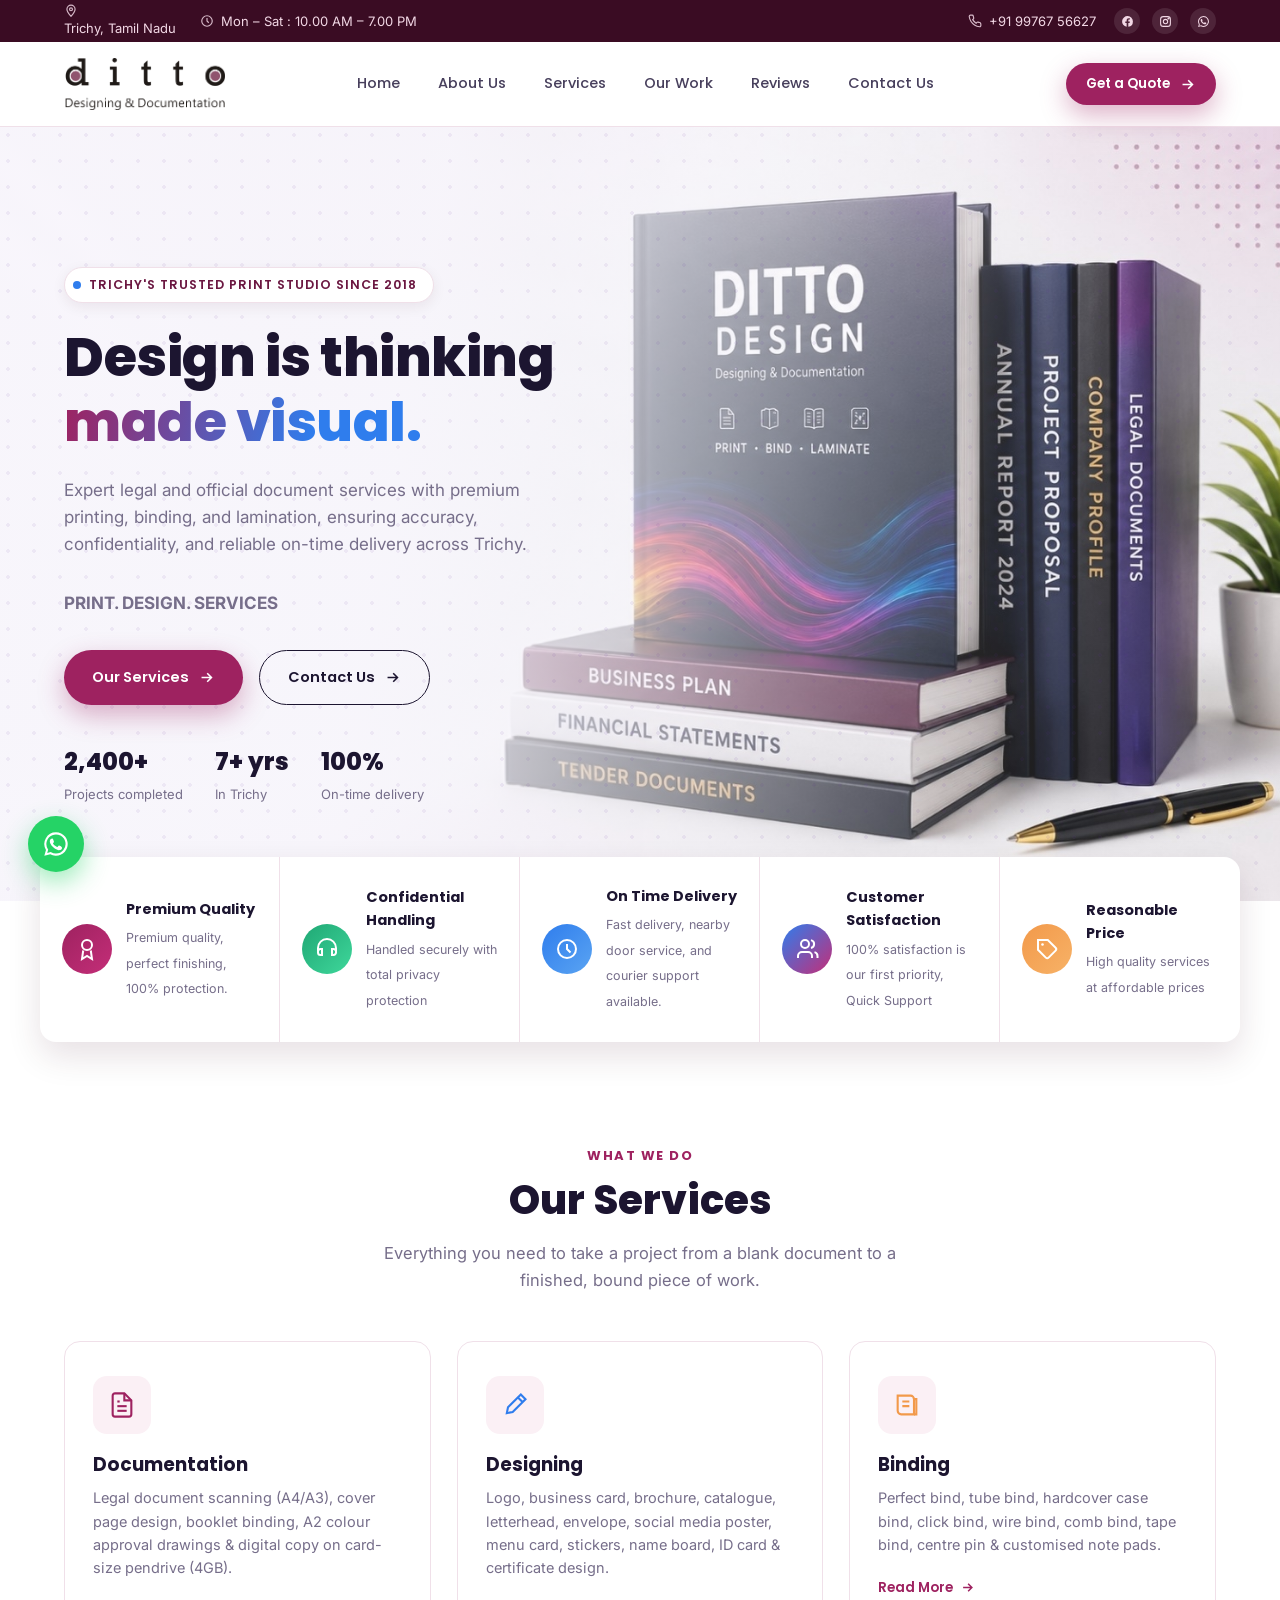
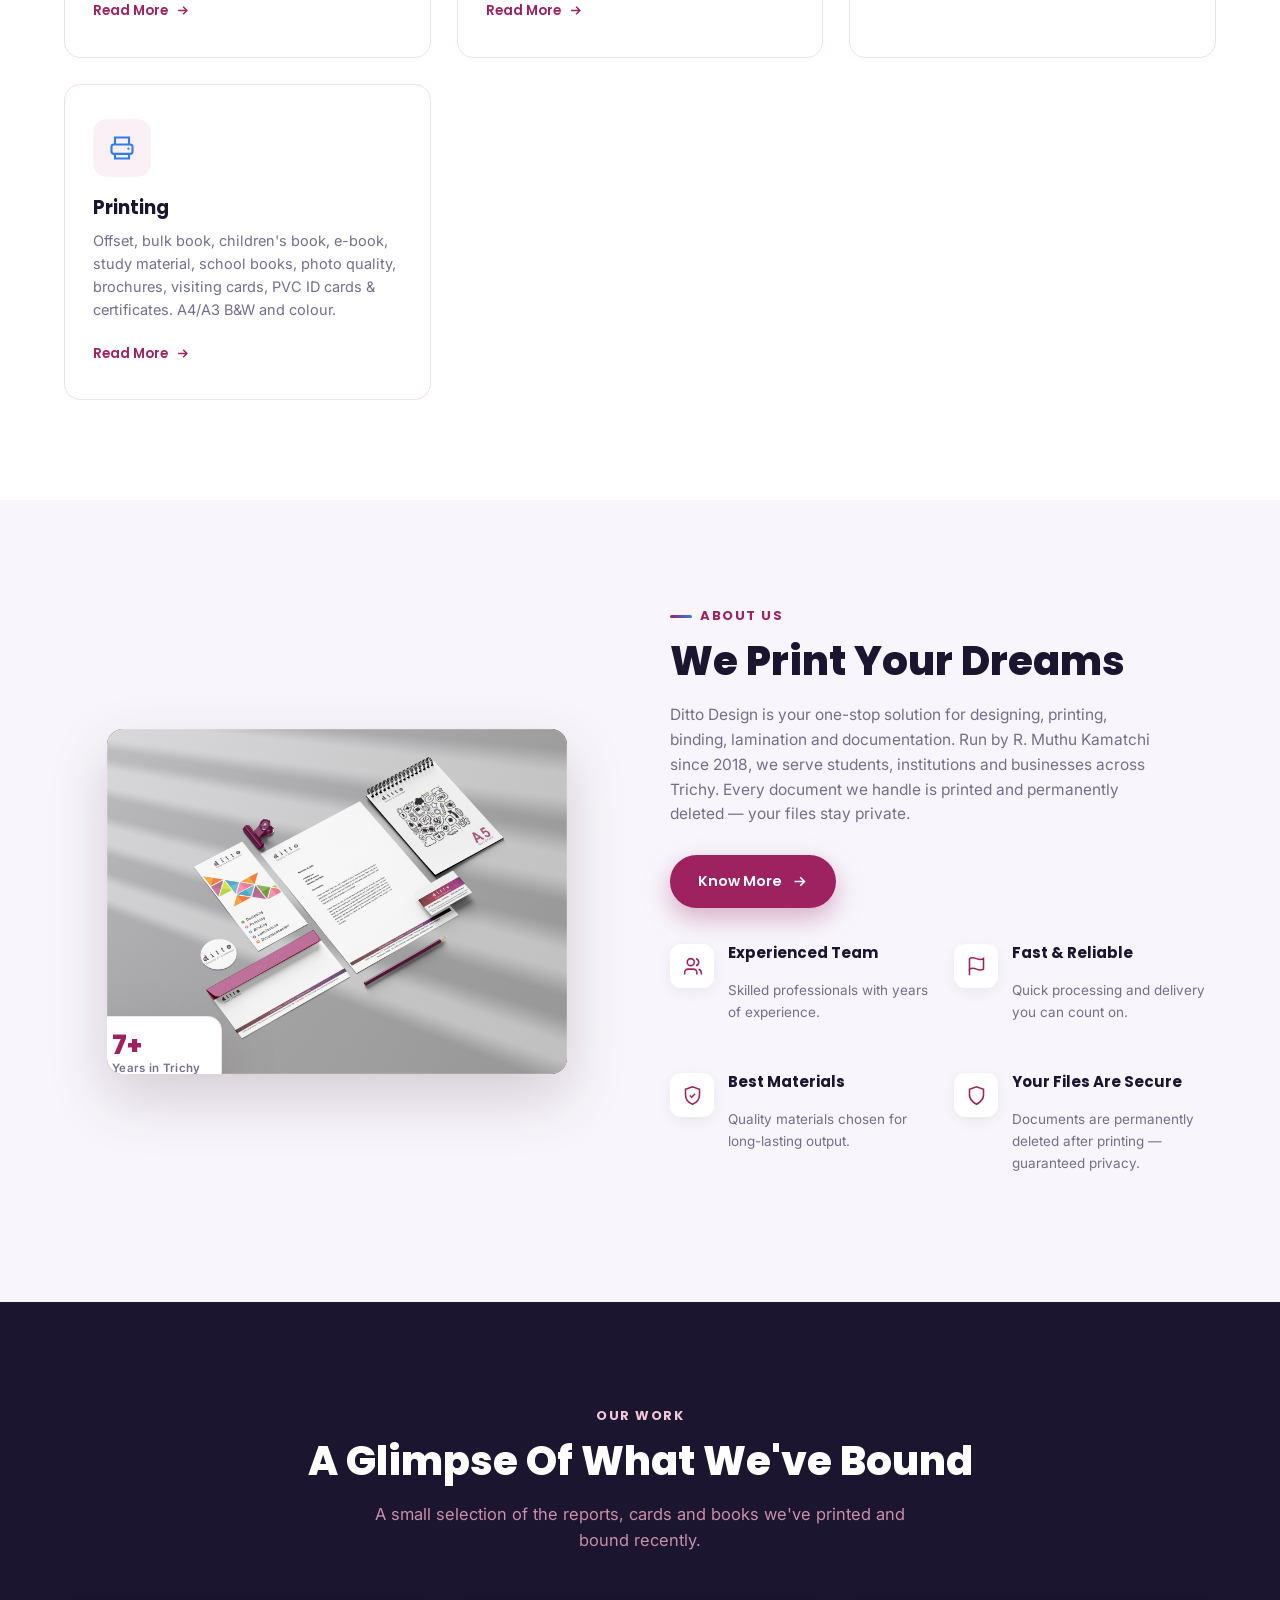
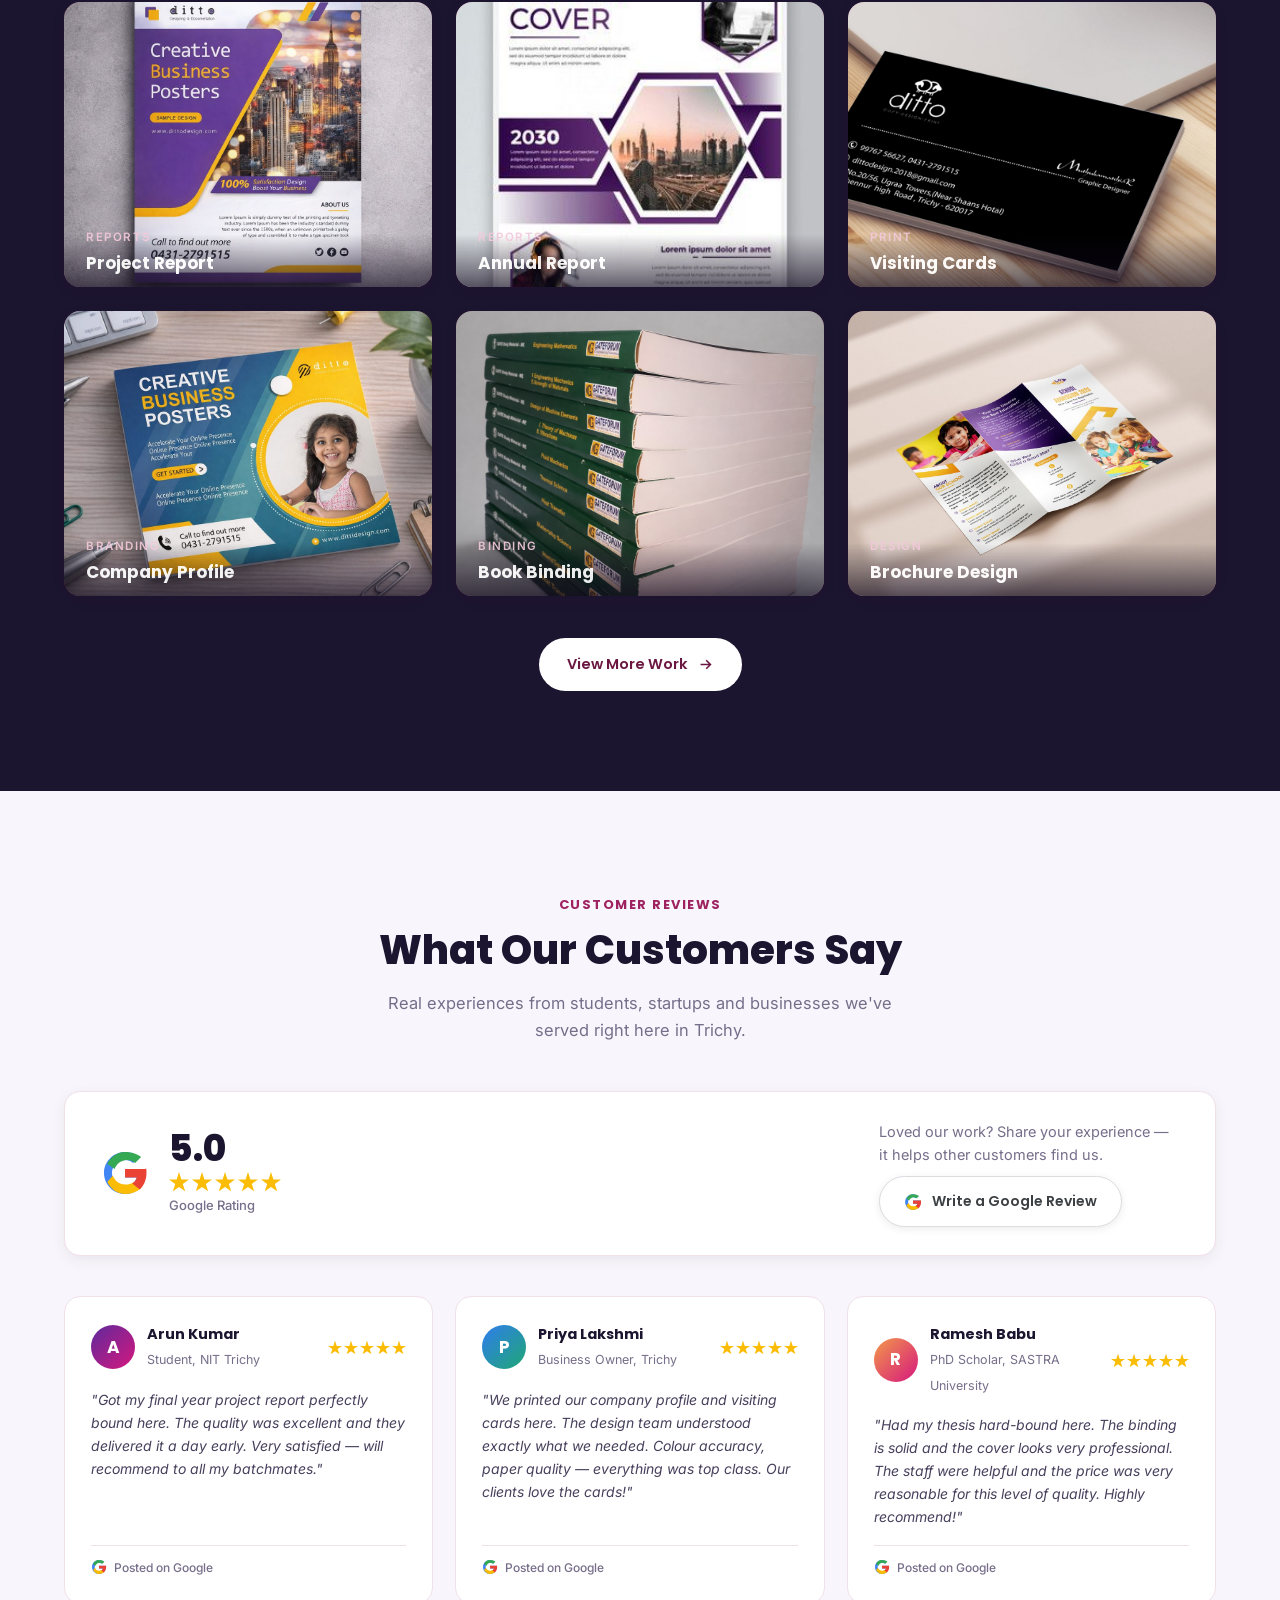
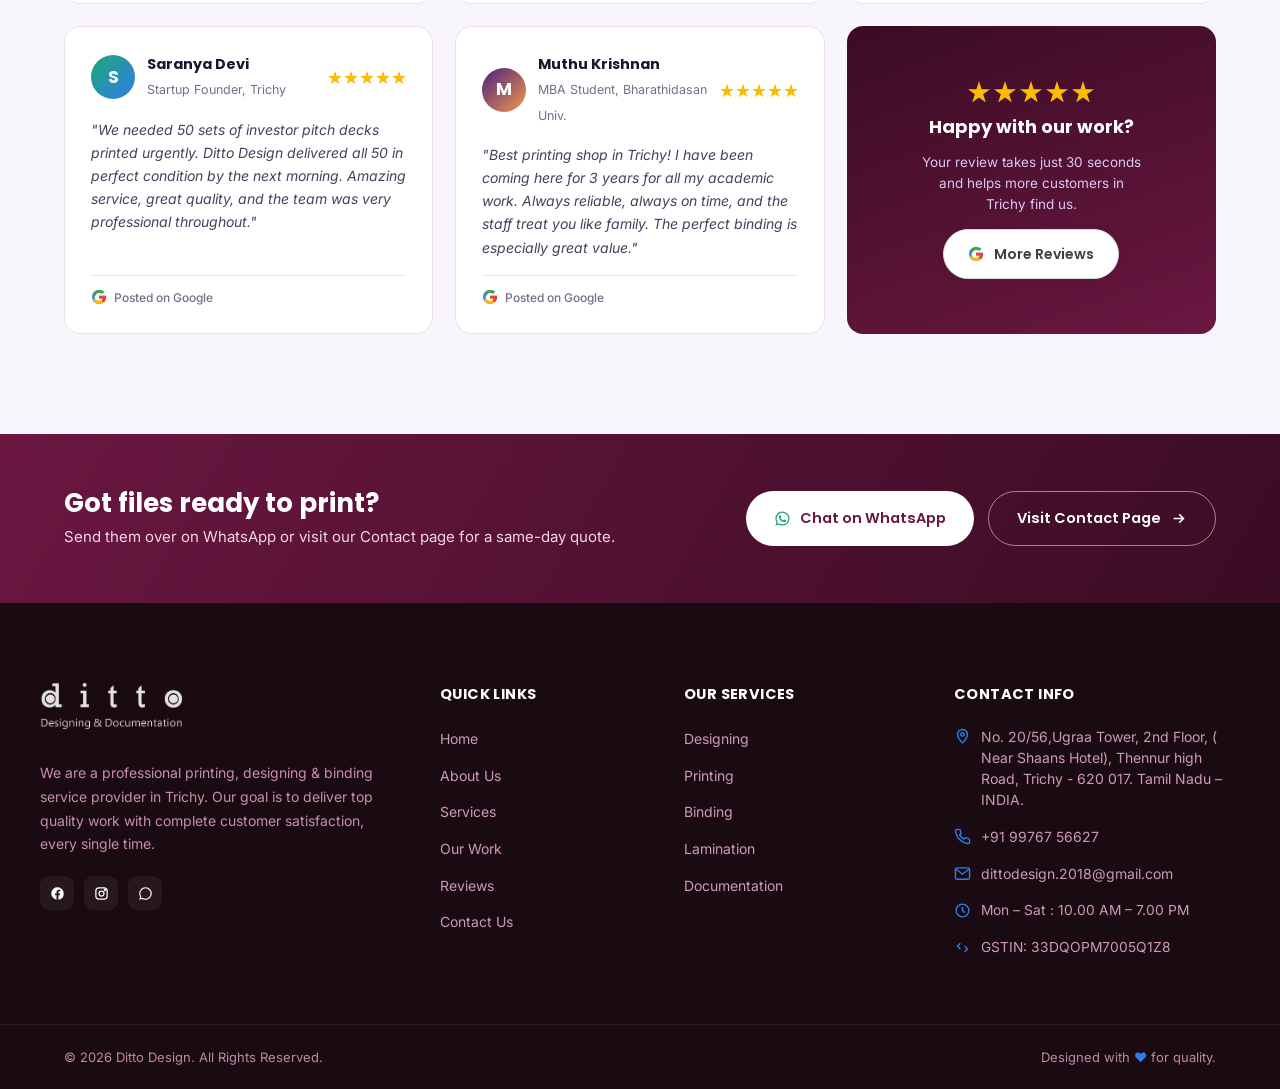
==== commit 4e7fd3eb: "Add favicon and theme color meta tags" ====
--- a/index.html
+++ b/index.html
@@ -9,6 +9,12 @@
 <link rel="preconnect" href="https://fonts.gstatic.com" crossorigin>
 <link href="https://fonts.googleapis.com/css2?family=Poppins:wght@500;600;700;800&family=Inter:wght@400;500;600;700&display=swap" rel="stylesheet">
 <link rel="stylesheet" href="style.css">
+<link rel="icon" type="image/x-icon" href="favicon.ico">
+<link rel="icon" type="image/png" sizes="32x32" href="assets/icons/favicon-32x32.png">
+<link rel="icon" type="image/png" sizes="16x16" href="assets/icons/favicon-16x16.png">
+<link rel="apple-touch-icon" sizes="180x180" href="assets/icons/apple-touch-icon.png">
+<link rel="manifest" href="site.webmanifest">
+<meta name="theme-color" content="#3A0C23">
 </head>
 <body>
 
@@ -497,4 +503,4 @@
 
 <script src="main.js"></script>
 </body>
-</html>+</html>
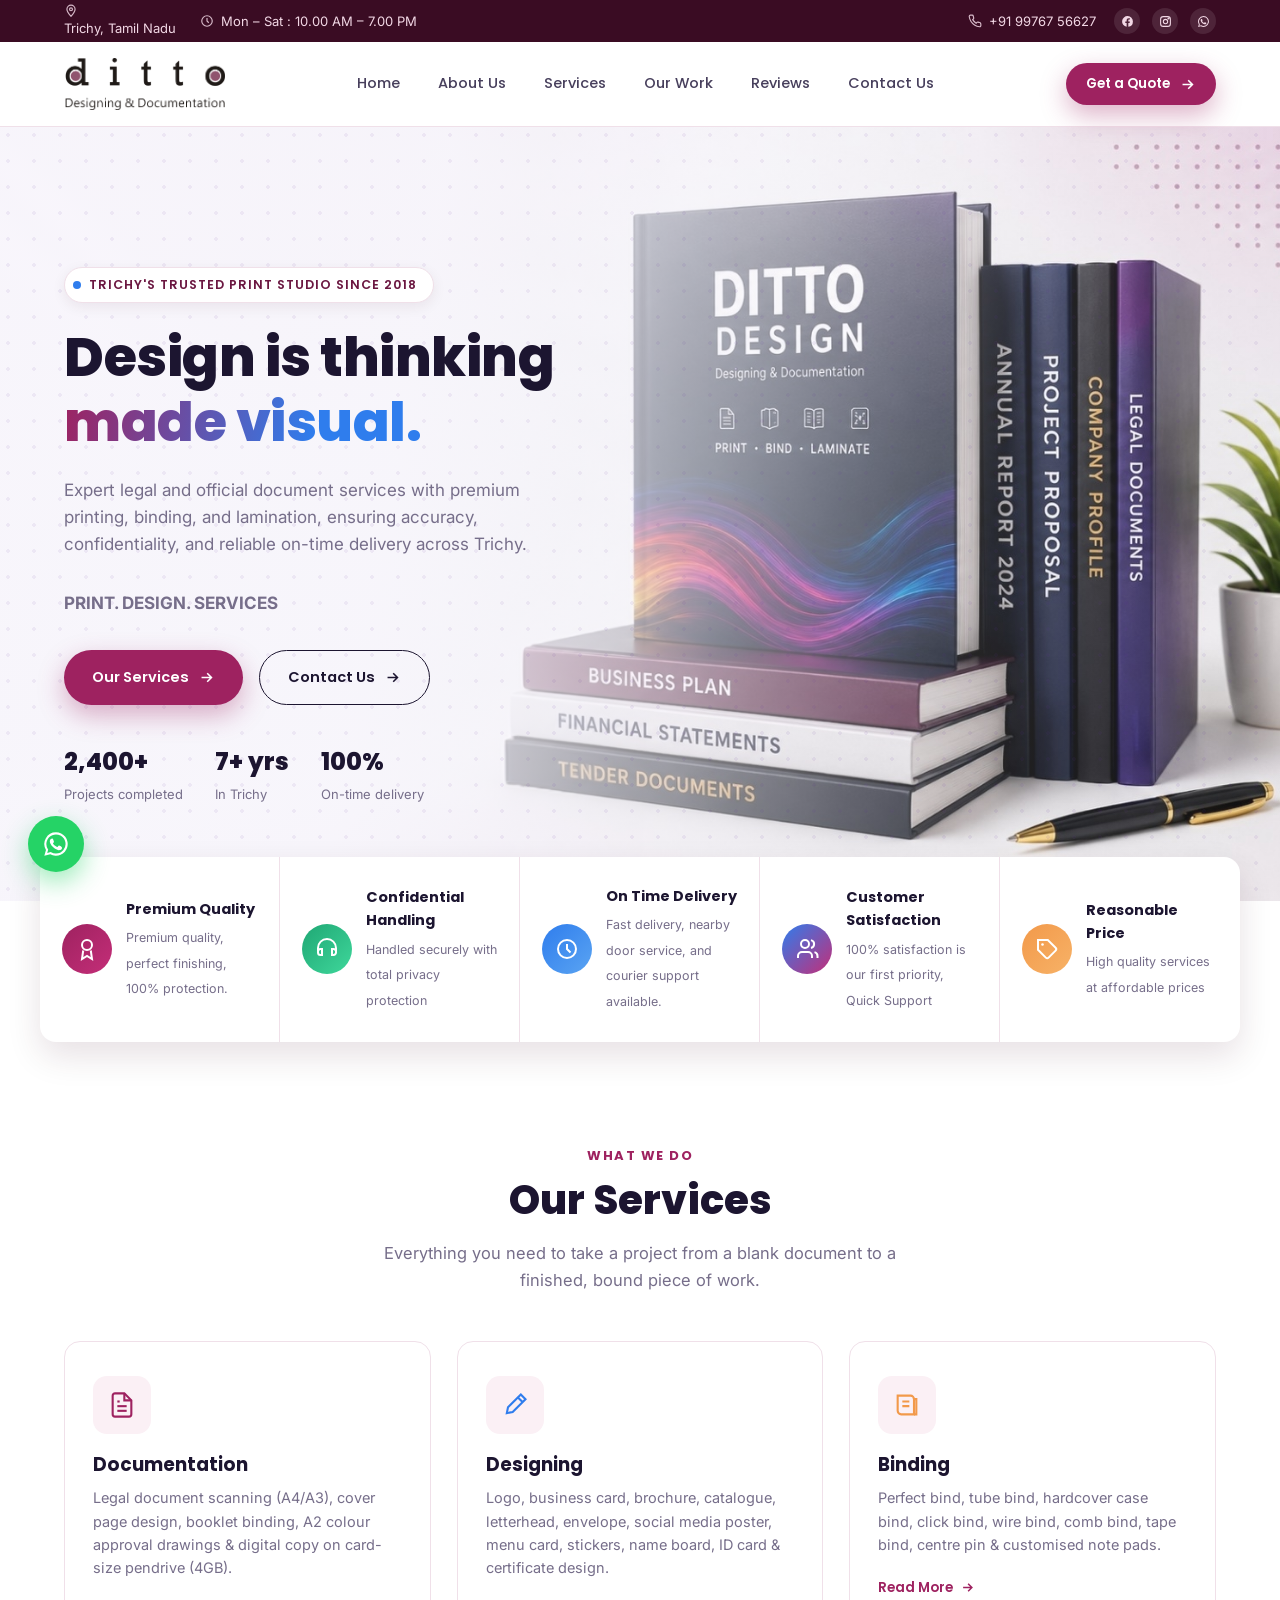
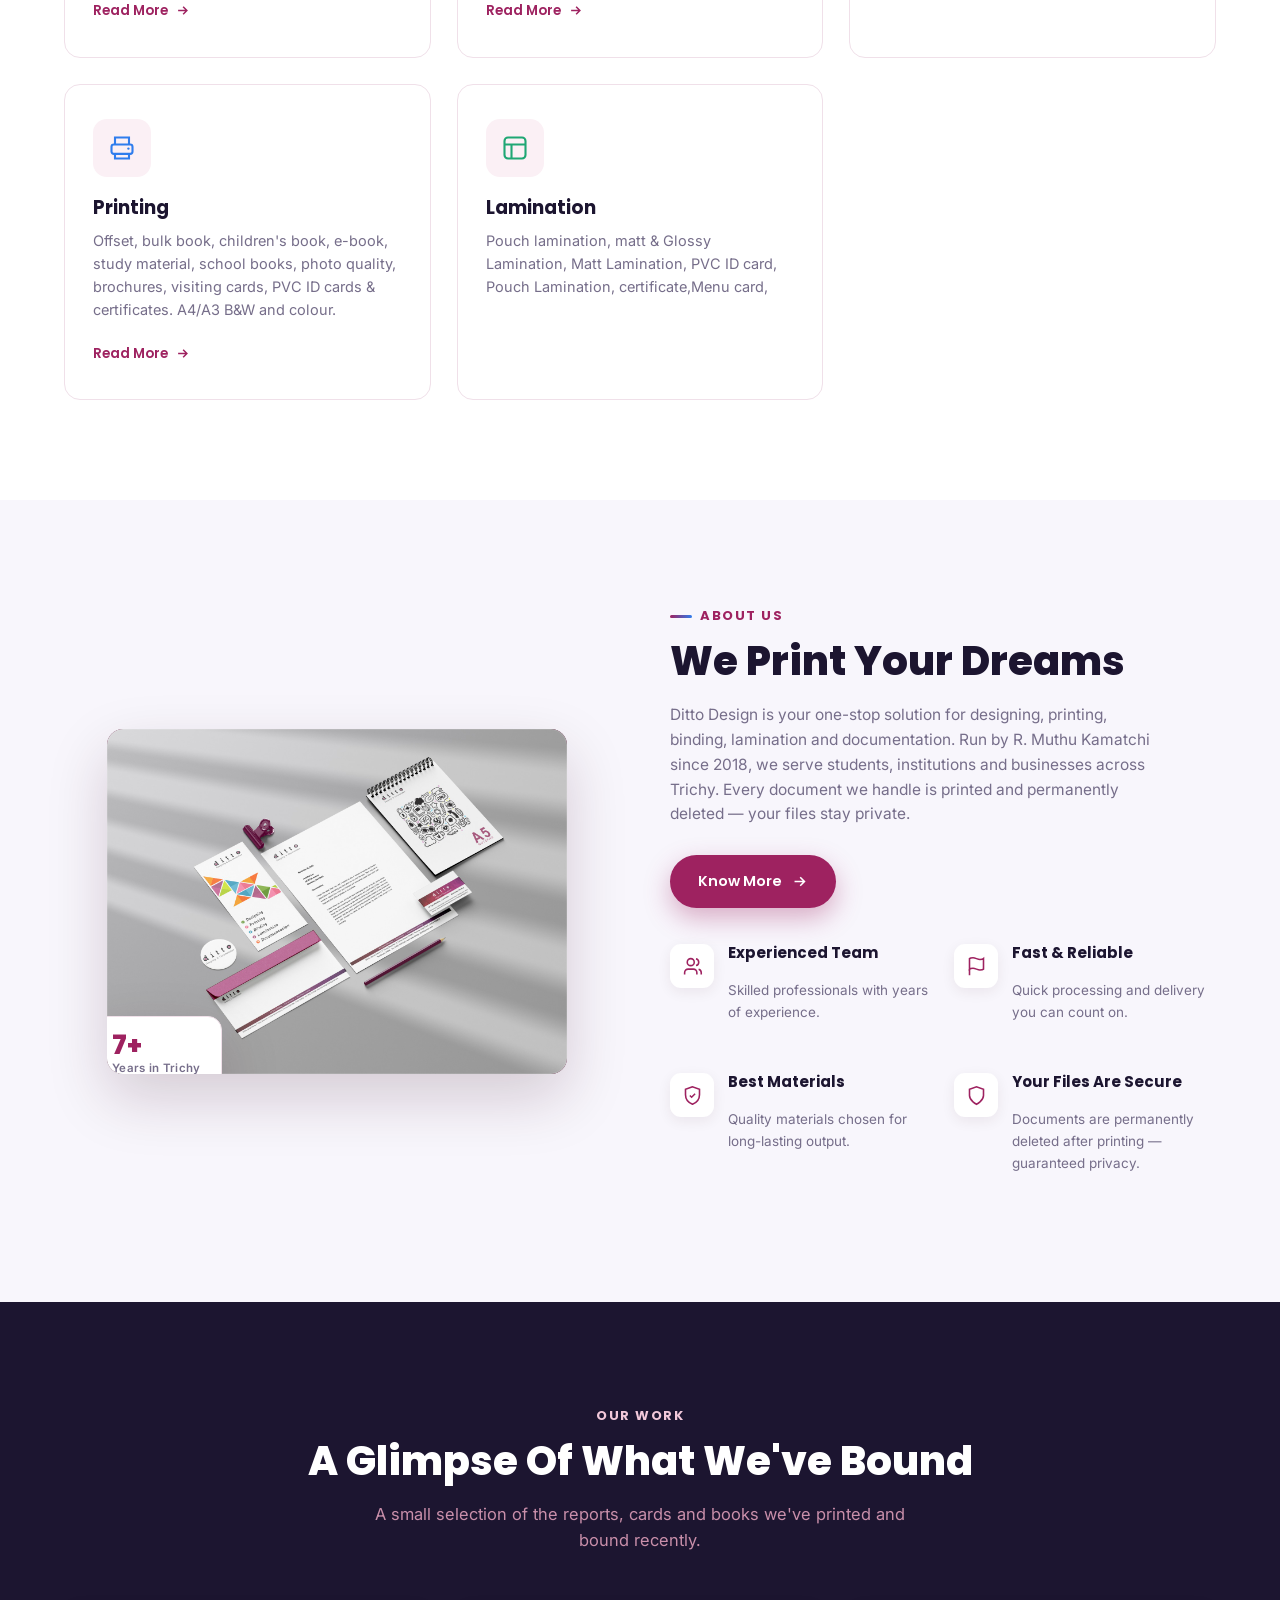
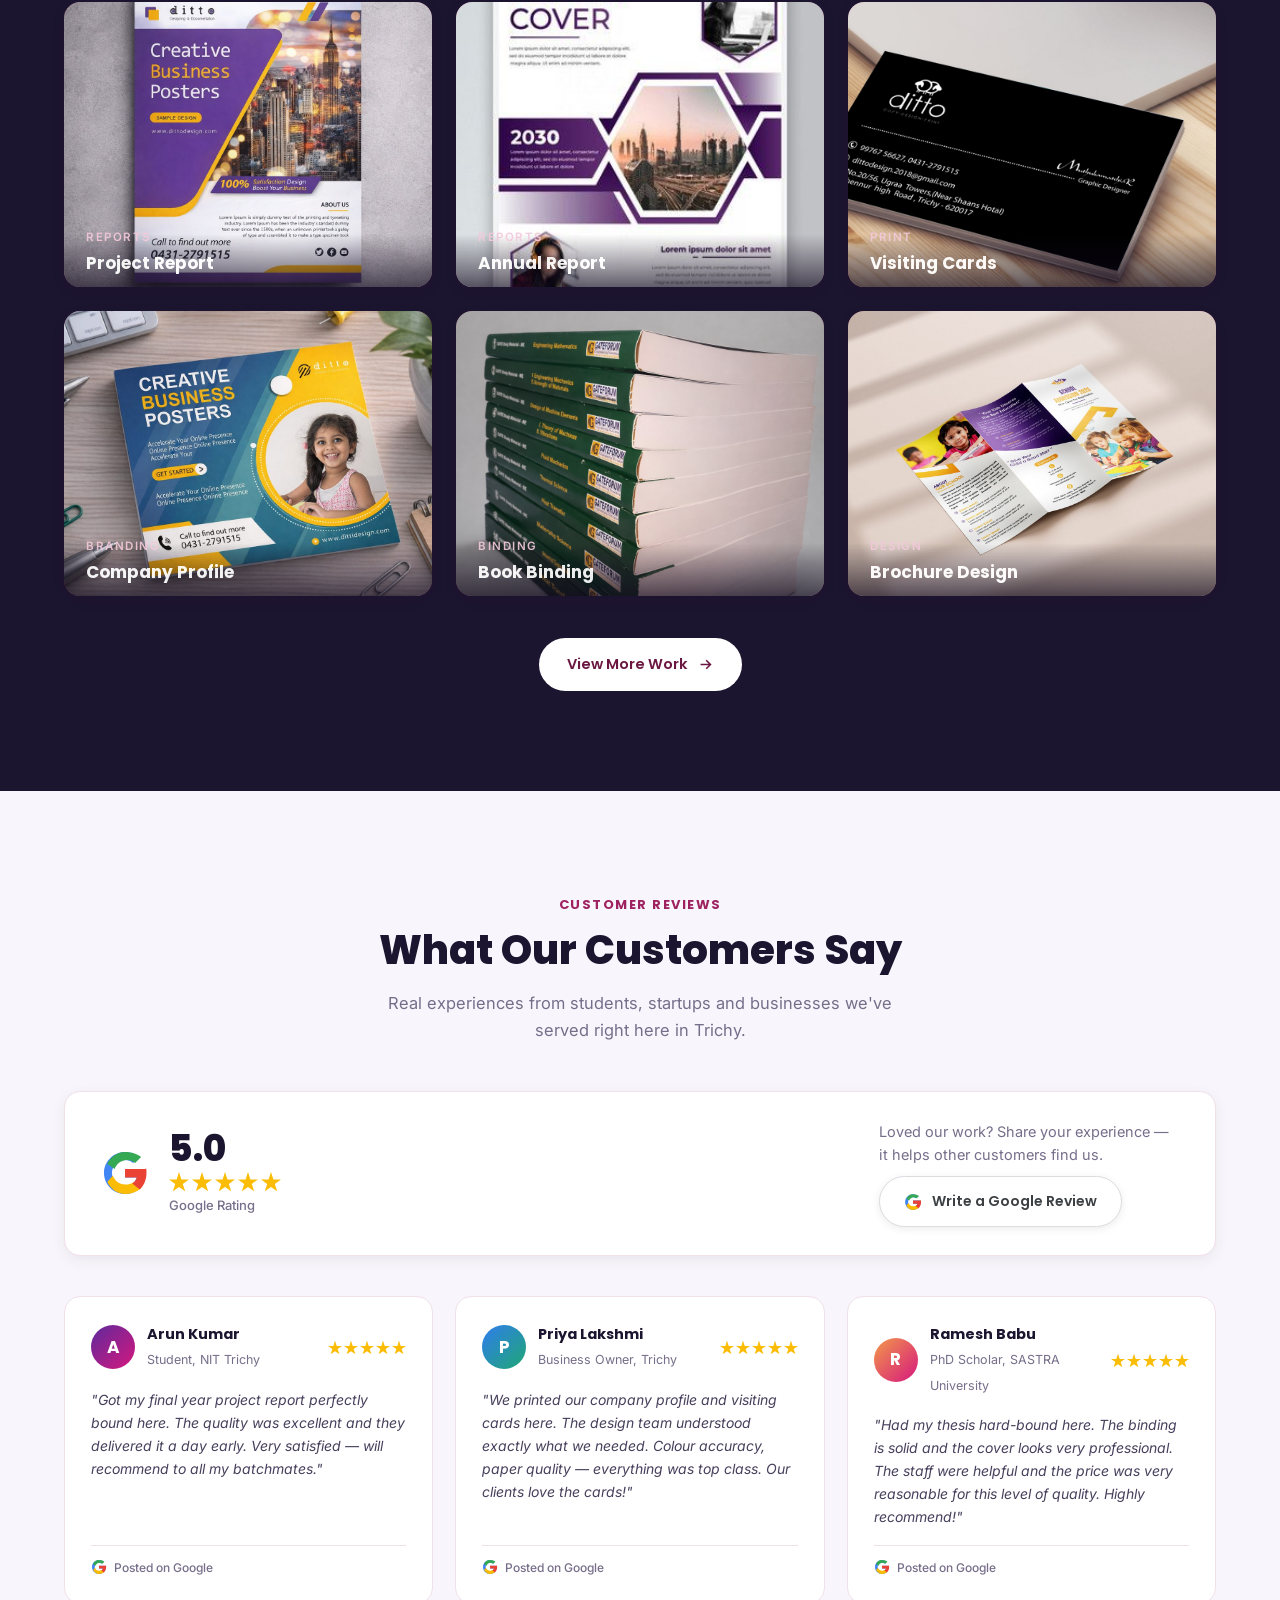
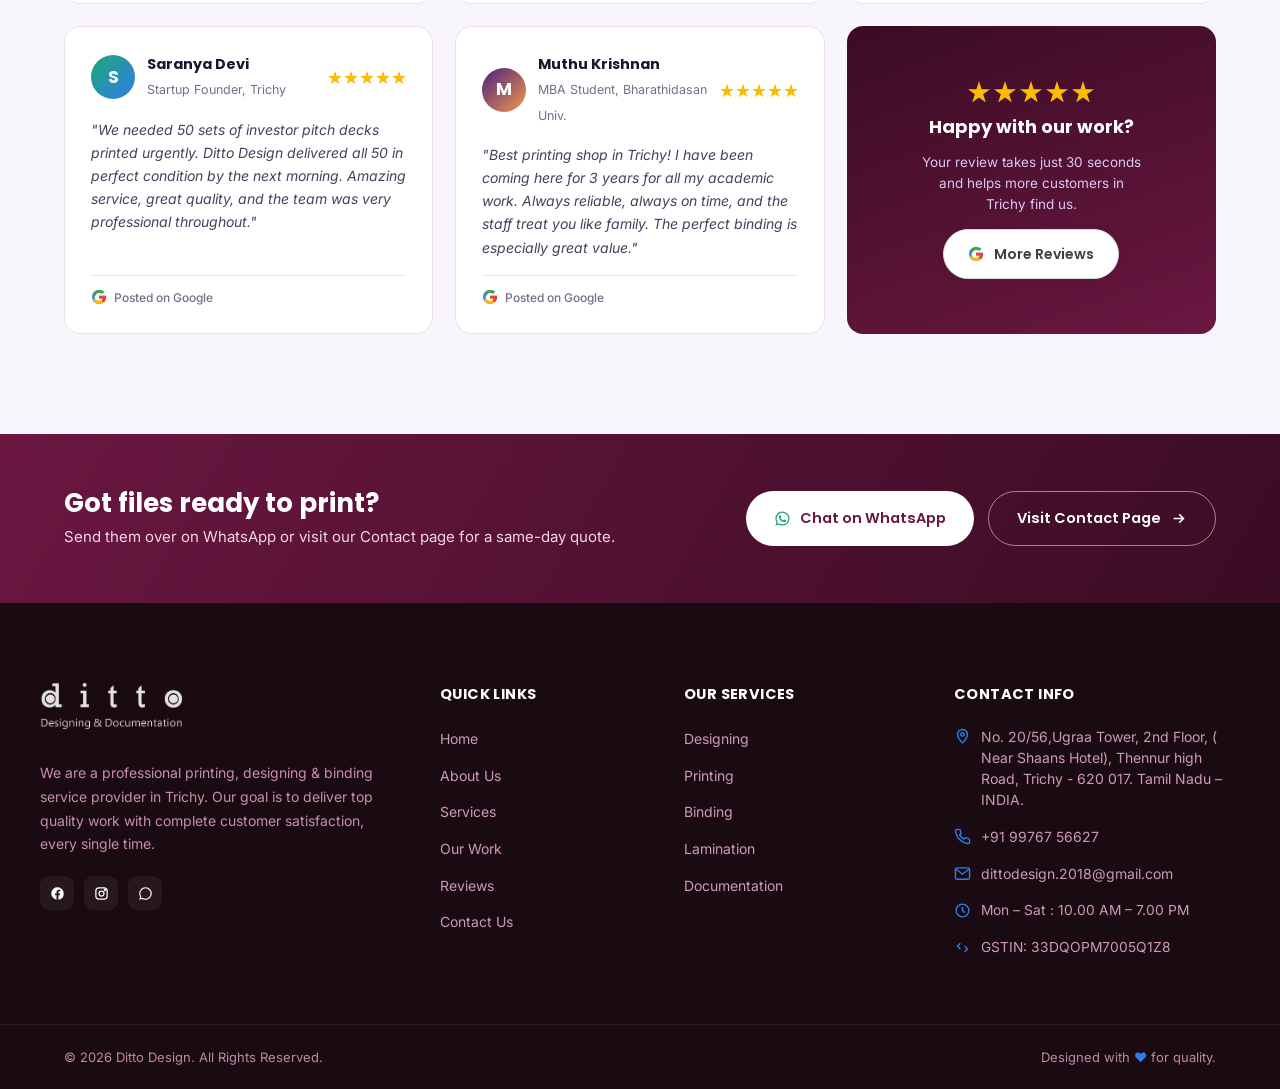
==== commit 83fd2a41: "Update index.html" ====
--- a/index.html
+++ b/index.html
@@ -149,9 +149,12 @@
         <p>Offset, bulk book, children's book, e-book, study material, school books, photo quality, brochures, visiting cards, PVC ID cards &amp; certificates. A4/A3 B&amp;W and colour.</p>
         <a href="services/printing-services.html" class="service-link">Read More <svg viewBox="0 0 24 24" fill="none" stroke="currentColor" stroke-width="2.4"><path d="M5 12h14M13 6l6 6-6 6"/></svg></a>
       </div>
-      
-
-      
+      <div class="service-card">
+        <span class="service-icon"><svg viewBox="0 0 24 24" fill="none" stroke="currentColor" stroke-width="1.8"><rect x="3" y="3" width="18" height="18" rx="3"/><path d="M3 9h18M9 21V9"/></svg></span>
+        <h3>Lamination</h3>
+        <p>Pouch lamination, matt &amp; Glossy Lamination, Matt Lamination, PVC ID card, Pouch Lamination, certificate,Menu card,</p>
+        <!-- <a href="services/designing.html" class="service-link">Read More <svg viewBox="0 0 24 24" fill="none" stroke="currentColor" stroke-width="2.4"><path d="M5 12h14M13 6l6 6-6 6"/></svg></a> -->
+      </div>
     </div>
   </div>
 </section>
